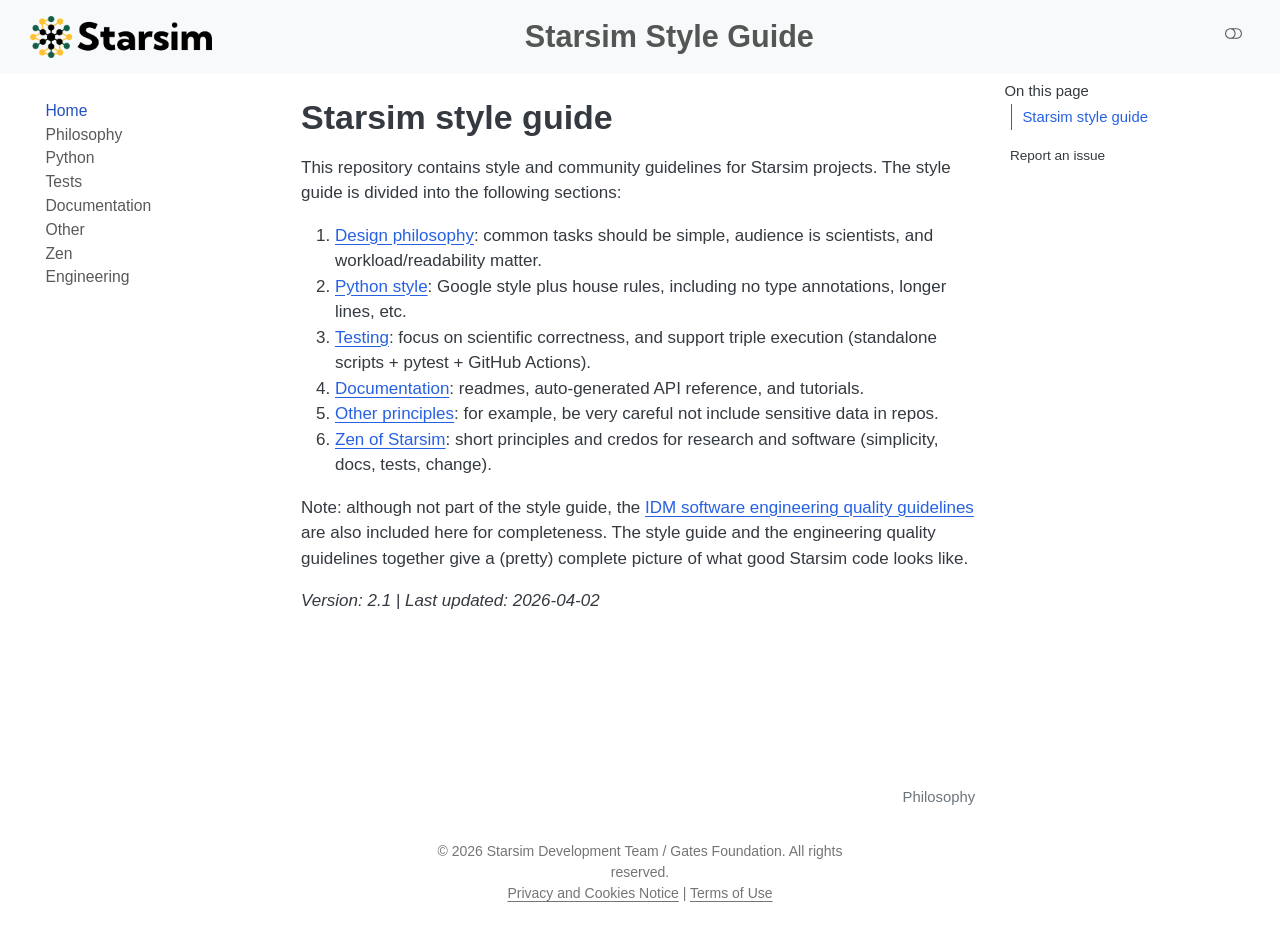
==== index.html @ fa5cd4f1 "Built site for gh-pages" ====
<!DOCTYPE html>
<html xmlns="http://www.w3.org/1999/xhtml" lang="en" xml:lang="en"><head>

<meta charset="utf-8">
<meta name="generator" content="quarto-1.6.42">

<meta name="viewport" content="width=device-width, initial-scale=1.0, user-scalable=yes">


<title>Starsim Style Guide</title>
<style>
code{white-space: pre-wrap;}
span.smallcaps{font-variant: small-caps;}
div.columns{display: flex; gap: min(4vw, 1.5em);}
div.column{flex: auto; overflow-x: auto;}
div.hanging-indent{margin-left: 1.5em; text-indent: -1.5em;}
ul.task-list{list-style: none;}
ul.task-list li input[type="checkbox"] {
  width: 0.8em;
  margin: 0 0.8em 0.2em -1em; /* quarto-specific, see https://github.com/quarto-dev/quarto-cli/issues/4556 */ 
  vertical-align: middle;
}
</style>


<script src="site_libs/quarto-nav/quarto-nav.js"></script>
<script src="site_libs/clipboard/clipboard.min.js"></script>
<script src="site_libs/quarto-search/autocomplete.umd.js"></script>
<script src="site_libs/quarto-search/fuse.min.js"></script>
<script src="site_libs/quarto-search/quarto-search.js"></script>
<meta name="quarto:offset" content="./">
<link href="./1_philosophy.html" rel="next">
<link href=".//assets/favicon.ico" rel="icon">
<script src="site_libs/quarto-html/quarto.js"></script>
<script src="site_libs/quarto-html/popper.min.js"></script>
<script src="site_libs/quarto-html/tippy.umd.min.js"></script>
<script src="site_libs/quarto-html/anchor.min.js"></script>
<link href="site_libs/quarto-html/tippy.css" rel="stylesheet">
<link href="site_libs/quarto-html/quarto-syntax-highlighting-de84f8d6bb715db06a919283c2d1e787.css" rel="stylesheet" class="quarto-color-scheme" id="quarto-text-highlighting-styles">
<link href="site_libs/quarto-html/quarto-syntax-highlighting-dark-9a023c9ade86a60361e96e3e3f11bc54.css" rel="prefetch" class="quarto-color-scheme quarto-color-alternate" id="quarto-text-highlighting-styles">
<script src="site_libs/bootstrap/bootstrap.min.js"></script>
<link href="site_libs/bootstrap/bootstrap-icons.css" rel="stylesheet">
<link href="site_libs/bootstrap/bootstrap-59543038ce2dbea0d2434f74fa4d1829.min.css" rel="stylesheet" append-hash="true" class="quarto-color-scheme" id="quarto-bootstrap" data-mode="light">
<link href="site_libs/bootstrap/bootstrap-dark-7ea877b0c499ea30230d408925a201b3.min.css" rel="prefetch" append-hash="true" class="quarto-color-scheme quarto-color-alternate" id="quarto-bootstrap" data-mode="dark">
<script id="quarto-search-options" type="application/json">{
  "location": "navbar",
  "copy-button": false,
  "collapse-after": 3,
  "panel-placement": "end",
  "type": "overlay",
  "limit": 50,
  "keyboard-shortcut": [
    "f",
    "/",
    "s"
  ],
  "language": {
    "search-no-results-text": "No results",
    "search-matching-documents-text": "matching documents",
    "search-copy-link-title": "Copy link to search",
    "search-hide-matches-text": "Hide additional matches",
    "search-more-match-text": "more match in this document",
    "search-more-matches-text": "more matches in this document",
    "search-clear-button-title": "Clear",
    "search-text-placeholder": "",
    "search-detached-cancel-button-title": "Cancel",
    "search-submit-button-title": "Submit",
    "search-label": "Search"
  }
}</script>


<link rel="stylesheet" href="assets/styles.css">
</head>

<body class="nav-sidebar floating nav-fixed">

<div id="quarto-search-results"></div>
  <header id="quarto-header" class="headroom fixed-top">
    <nav class="navbar navbar-expand-lg " data-bs-theme="dark">
      <div class="navbar-container container-fluid">
      <div class="navbar-brand-container mx-auto">
    <a href="./index.html" class="navbar-brand navbar-brand-logo">
    <img src="./assets/starsim-logo.png" alt="" class="navbar-logo">
    </a>
    <a class="navbar-brand" href="./index.html">
    <span class="navbar-title">Starsim Style Guide</span>
    </a>
  </div>
        <div class="quarto-navbar-tools tools-wide tools-end">
    <a href="https://github.com/starsimhub/styleguide" title="" class="quarto-navigation-tool px-1" aria-label=""><i class="bi bi-github"></i></a>
    <a href="mailto:info@starsim.org" title="" class="quarto-navigation-tool px-1" aria-label=""><i class="bi bi-envelope-at-fill"></i></a>
    <a href="https://starsim.org" title="" class="quarto-navigation-tool px-1" aria-label=""><i class="bi bi-globe"></i></a>
  <a href="" class="quarto-color-scheme-toggle quarto-navigation-tool  px-1" onclick="window.quartoToggleColorScheme(); return false;" title="Toggle dark mode"><i class="bi"></i></a>
</div>
          <div id="quarto-search" class="" title="Search"></div>
      </div> <!-- /container-fluid -->
    </nav>
  <nav class="quarto-secondary-nav">
    <div class="container-fluid d-flex">
      <button type="button" class="quarto-btn-toggle btn" data-bs-toggle="collapse" role="button" data-bs-target=".quarto-sidebar-collapse-item" aria-controls="quarto-sidebar" aria-expanded="false" aria-label="Toggle sidebar navigation" onclick="if (window.quartoToggleHeadroom) { window.quartoToggleHeadroom(); }">
        <i class="bi bi-layout-text-sidebar-reverse"></i>
      </button>
        <nav class="quarto-page-breadcrumbs" aria-label="breadcrumb"><ol class="breadcrumb"><li class="breadcrumb-item"><a href="./index.html">Home</a></li></ol></nav>
        <a class="flex-grow-1" role="navigation" data-bs-toggle="collapse" data-bs-target=".quarto-sidebar-collapse-item" aria-controls="quarto-sidebar" aria-expanded="false" aria-label="Toggle sidebar navigation" onclick="if (window.quartoToggleHeadroom) { window.quartoToggleHeadroom(); }">      
        </a>
    </div>
  </nav>
</header>
<!-- content -->
<div id="quarto-content" class="quarto-container page-columns page-rows-contents page-layout-article page-navbar">
<!-- sidebar -->
  <nav id="quarto-sidebar" class="sidebar collapse collapse-horizontal quarto-sidebar-collapse-item sidebar-navigation floating overflow-auto">
    <div class="sidebar-menu-container"> 
    <ul class="list-unstyled mt-1">
        <li class="sidebar-item">
  <div class="sidebar-item-container"> 
  <a href="./index.html" class="sidebar-item-text sidebar-link active">
 <span class="menu-text">Home</span></a>
  </div>
</li>
        <li class="sidebar-item">
  <div class="sidebar-item-container"> 
  <a href="./1_philosophy.html" class="sidebar-item-text sidebar-link">
 <span class="menu-text">Philosophy</span></a>
  </div>
</li>
        <li class="sidebar-item">
  <div class="sidebar-item-container"> 
  <a href="./2_python.html" class="sidebar-item-text sidebar-link">
 <span class="menu-text">Python</span></a>
  </div>
</li>
        <li class="sidebar-item">
  <div class="sidebar-item-container"> 
  <a href="./3_tests.html" class="sidebar-item-text sidebar-link">
 <span class="menu-text">Tests</span></a>
  </div>
</li>
        <li class="sidebar-item">
  <div class="sidebar-item-container"> 
  <a href="./4_documentation.html" class="sidebar-item-text sidebar-link">
 <span class="menu-text">Documentation</span></a>
  </div>
</li>
        <li class="sidebar-item">
  <div class="sidebar-item-container"> 
  <a href="./5_other.html" class="sidebar-item-text sidebar-link">
 <span class="menu-text">Other</span></a>
  </div>
</li>
        <li class="sidebar-item">
  <div class="sidebar-item-container"> 
  <a href="./6_zen.html" class="sidebar-item-text sidebar-link">
 <span class="menu-text">Zen</span></a>
  </div>
</li>
        <li class="sidebar-item">
  <div class="sidebar-item-container"> 
  <a href="./engineering_quality_guidelines.html" class="sidebar-item-text sidebar-link">
 <span class="menu-text">Engineering</span></a>
  </div>
</li>
    </ul>
    </div>
</nav>
<div id="quarto-sidebar-glass" class="quarto-sidebar-collapse-item" data-bs-toggle="collapse" data-bs-target=".quarto-sidebar-collapse-item"></div>
<!-- margin-sidebar -->
    <div id="quarto-margin-sidebar" class="sidebar margin-sidebar">
        <nav id="TOC" role="doc-toc" class="toc-active">
    <h2 id="toc-title">On this page</h2>
   
  <ul>
  <li><a href="#starsim-style-guide" id="toc-starsim-style-guide" class="nav-link active" data-scroll-target="#starsim-style-guide">Starsim style guide</a></li>
  </ul>
<div class="toc-actions"><ul><li><a href="https://github.com/starsimhub/styleguide/issues/new" class="toc-action"><i class="bi bi-github"></i>Report an issue</a></li></ul></div></nav>
    </div>
<!-- main -->
<main class="content" id="quarto-document-content"><header id="title-block-header" class="quarto-title-block"></header>




<section id="starsim-style-guide" class="level1">
<h1>Starsim style guide</h1>
<p>This repository contains style and community guidelines for Starsim projects. The style guide is divided into the following sections:</p>
<ol type="1">
<li><a href="./1_philosophy.html">Design philosophy</a>: common tasks should be simple, audience is scientists, and workload/readability matter.</li>
<li><a href="./2_python.html">Python style</a>: Google style plus house rules, including no type annotations, longer lines, etc.</li>
<li><a href="./3_tests.html">Testing</a>: focus on scientific correctness, and support triple execution (standalone scripts + pytest + GitHub Actions).</li>
<li><a href="./4_documentation.html">Documentation</a>: readmes, auto-generated API reference, and tutorials.</li>
<li><a href="./5_other.html">Other principles</a>: for example, be very careful not include sensitive data in repos.</li>
<li><a href="./6_zen.html">Zen of Starsim</a>: short principles and credos for research and software (simplicity, docs, tests, change).</li>
</ol>
<p>Note: although not part of the style guide, the <a href="./engineering_quality_guidelines.html">IDM software engineering quality guidelines</a> are also included here for completeness. The style guide and the engineering quality guidelines together give a (pretty) complete picture of what good Starsim code looks like.</p>
<p><em>Version: 2.1 | Last updated: 2026-04-02</em></p>


</section>

</main> <!-- /main -->
<script id="quarto-html-after-body" type="application/javascript">
window.document.addEventListener("DOMContentLoaded", function (event) {
  const toggleBodyColorMode = (bsSheetEl) => {
    const mode = bsSheetEl.getAttribute("data-mode");
    const bodyEl = window.document.querySelector("body");
    if (mode === "dark") {
      bodyEl.classList.add("quarto-dark");
      bodyEl.classList.remove("quarto-light");
    } else {
      bodyEl.classList.add("quarto-light");
      bodyEl.classList.remove("quarto-dark");
    }
  }
  const toggleBodyColorPrimary = () => {
    const bsSheetEl = window.document.querySelector("link#quarto-bootstrap");
    if (bsSheetEl) {
      toggleBodyColorMode(bsSheetEl);
    }
  }
  toggleBodyColorPrimary();  
  const disableStylesheet = (stylesheets) => {
    for (let i=0; i < stylesheets.length; i++) {
      const stylesheet = stylesheets[i];
      stylesheet.rel = 'prefetch';
    }
  }
  const enableStylesheet = (stylesheets) => {
    for (let i=0; i < stylesheets.length; i++) {
      const stylesheet = stylesheets[i];
      stylesheet.rel = 'stylesheet';
    }
  }
  const manageTransitions = (selector, allowTransitions) => {
    const els = window.document.querySelectorAll(selector);
    for (let i=0; i < els.length; i++) {
      const el = els[i];
      if (allowTransitions) {
        el.classList.remove('notransition');
      } else {
        el.classList.add('notransition');
      }
    }
  }
  const toggleGiscusIfUsed = (isAlternate, darkModeDefault) => {
    const baseTheme = document.querySelector('#giscus-base-theme')?.value ?? 'light';
    const alternateTheme = document.querySelector('#giscus-alt-theme')?.value ?? 'dark';
    let newTheme = '';
    if(darkModeDefault) {
      newTheme = isAlternate ? baseTheme : alternateTheme;
    } else {
      newTheme = isAlternate ? alternateTheme : baseTheme;
    }
    const changeGiscusTheme = () => {
      // From: https://github.com/giscus/giscus/issues/336
      const sendMessage = (message) => {
        const iframe = document.querySelector('iframe.giscus-frame');
        if (!iframe) return;
        iframe.contentWindow.postMessage({ giscus: message }, 'https://giscus.app');
      }
      sendMessage({
        setConfig: {
          theme: newTheme
        }
      });
    }
    const isGiscussLoaded = window.document.querySelector('iframe.giscus-frame') !== null;
    if (isGiscussLoaded) {
      changeGiscusTheme();
    }
  }
  const toggleColorMode = (alternate) => {
    // Switch the stylesheets
    const alternateStylesheets = window.document.querySelectorAll('link.quarto-color-scheme.quarto-color-alternate');
    manageTransitions('#quarto-margin-sidebar .nav-link', false);
    if (alternate) {
      enableStylesheet(alternateStylesheets);
      for (const sheetNode of alternateStylesheets) {
        if (sheetNode.id === "quarto-bootstrap") {
          toggleBodyColorMode(sheetNode);
        }
      }
    } else {
      disableStylesheet(alternateStylesheets);
      toggleBodyColorPrimary();
    }
    manageTransitions('#quarto-margin-sidebar .nav-link', true);
    // Switch the toggles
    const toggles = window.document.querySelectorAll('.quarto-color-scheme-toggle');
    for (let i=0; i < toggles.length; i++) {
      const toggle = toggles[i];
      if (toggle) {
        if (alternate) {
          toggle.classList.add("alternate");     
        } else {
          toggle.classList.remove("alternate");
        }
      }
    }
    // Hack to workaround the fact that safari doesn't
    // properly recolor the scrollbar when toggling (#1455)
    if (navigator.userAgent.indexOf('Safari') > 0 && navigator.userAgent.indexOf('Chrome') == -1) {
      manageTransitions("body", false);
      window.scrollTo(0, 1);
      setTimeout(() => {
        window.scrollTo(0, 0);
        manageTransitions("body", true);
      }, 40);  
    }
  }
  const isFileUrl = () => { 
    return window.location.protocol === 'file:';
  }
  const hasAlternateSentinel = () => {  
    let styleSentinel = getColorSchemeSentinel();
    if (styleSentinel !== null) {
      return styleSentinel === "alternate";
    } else {
      return false;
    }
  }
  const setStyleSentinel = (alternate) => {
    const value = alternate ? "alternate" : "default";
    if (!isFileUrl()) {
      window.localStorage.setItem("quarto-color-scheme", value);
    } else {
      localAlternateSentinel = value;
    }
  }
  const getColorSchemeSentinel = () => {
    if (!isFileUrl()) {
      const storageValue = window.localStorage.getItem("quarto-color-scheme");
      return storageValue != null ? storageValue : localAlternateSentinel;
    } else {
      return localAlternateSentinel;
    }
  }
  const darkModeDefault = false;
  let localAlternateSentinel = darkModeDefault ? 'alternate' : 'default';
  // Dark / light mode switch
  window.quartoToggleColorScheme = () => {
    // Read the current dark / light value 
    let toAlternate = !hasAlternateSentinel();
    toggleColorMode(toAlternate);
    setStyleSentinel(toAlternate);
    toggleGiscusIfUsed(toAlternate, darkModeDefault);
  };
  // Ensure there is a toggle, if there isn't float one in the top right
  if (window.document.querySelector('.quarto-color-scheme-toggle') === null) {
    const a = window.document.createElement('a');
    a.classList.add('top-right');
    a.classList.add('quarto-color-scheme-toggle');
    a.href = "";
    a.onclick = function() { try { window.quartoToggleColorScheme(); } catch {} return false; };
    const i = window.document.createElement("i");
    i.classList.add('bi');
    a.appendChild(i);
    window.document.body.appendChild(a);
  }
  // Switch to dark mode if need be
  if (hasAlternateSentinel()) {
    toggleColorMode(true);
  } else {
    toggleColorMode(false);
  }
  const icon = "";
  const anchorJS = new window.AnchorJS();
  anchorJS.options = {
    placement: 'right',
    icon: icon
  };
  anchorJS.add('.anchored');
  const isCodeAnnotation = (el) => {
    for (const clz of el.classList) {
      if (clz.startsWith('code-annotation-')) {                     
        return true;
      }
    }
    return false;
  }
  const onCopySuccess = function(e) {
    // button target
    const button = e.trigger;
    // don't keep focus
    button.blur();
    // flash "checked"
    button.classList.add('code-copy-button-checked');
    var currentTitle = button.getAttribute("title");
    button.setAttribute("title", "Copied!");
    let tooltip;
    if (window.bootstrap) {
      button.setAttribute("data-bs-toggle", "tooltip");
      button.setAttribute("data-bs-placement", "left");
      button.setAttribute("data-bs-title", "Copied!");
      tooltip = new bootstrap.Tooltip(button, 
        { trigger: "manual", 
          customClass: "code-copy-button-tooltip",
          offset: [0, -8]});
      tooltip.show();    
    }
    setTimeout(function() {
      if (tooltip) {
        tooltip.hide();
        button.removeAttribute("data-bs-title");
        button.removeAttribute("data-bs-toggle");
        button.removeAttribute("data-bs-placement");
      }
      button.setAttribute("title", currentTitle);
      button.classList.remove('code-copy-button-checked');
    }, 1000);
    // clear code selection
    e.clearSelection();
  }
  const getTextToCopy = function(trigger) {
      const codeEl = trigger.previousElementSibling.cloneNode(true);
      for (const childEl of codeEl.children) {
        if (isCodeAnnotation(childEl)) {
          childEl.remove();
        }
      }
      return codeEl.innerText;
  }
  const clipboard = new window.ClipboardJS('.code-copy-button:not([data-in-quarto-modal])', {
    text: getTextToCopy
  });
  clipboard.on('success', onCopySuccess);
  if (window.document.getElementById('quarto-embedded-source-code-modal')) {
    const clipboardModal = new window.ClipboardJS('.code-copy-button[data-in-quarto-modal]', {
      text: getTextToCopy,
      container: window.document.getElementById('quarto-embedded-source-code-modal')
    });
    clipboardModal.on('success', onCopySuccess);
  }
    var localhostRegex = new RegExp(/^(?:http|https):\/\/localhost\:?[0-9]*\//);
    var mailtoRegex = new RegExp(/^mailto:/);
      var filterRegex = new RegExp('/' + window.location.host + '/');
    var isInternal = (href) => {
        return filterRegex.test(href) || localhostRegex.test(href) || mailtoRegex.test(href);
    }
    // Inspect non-navigation links and adorn them if external
 	var links = window.document.querySelectorAll('a[href]:not(.nav-link):not(.navbar-brand):not(.toc-action):not(.sidebar-link):not(.sidebar-item-toggle):not(.pagination-link):not(.no-external):not([aria-hidden]):not(.dropdown-item):not(.quarto-navigation-tool):not(.about-link)');
    for (var i=0; i<links.length; i++) {
      const link = links[i];
      if (!isInternal(link.href)) {
        // undo the damage that might have been done by quarto-nav.js in the case of
        // links that we want to consider external
        if (link.dataset.originalHref !== undefined) {
          link.href = link.dataset.originalHref;
        }
      }
    }
  function tippyHover(el, contentFn, onTriggerFn, onUntriggerFn) {
    const config = {
      allowHTML: true,
      maxWidth: 500,
      delay: 100,
      arrow: false,
      appendTo: function(el) {
          return el.parentElement;
      },
      interactive: true,
      interactiveBorder: 10,
      theme: 'quarto',
      placement: 'bottom-start',
    };
    if (contentFn) {
      config.content = contentFn;
    }
    if (onTriggerFn) {
      config.onTrigger = onTriggerFn;
    }
    if (onUntriggerFn) {
      config.onUntrigger = onUntriggerFn;
    }
    window.tippy(el, config); 
  }
  const noterefs = window.document.querySelectorAll('a[role="doc-noteref"]');
  for (var i=0; i<noterefs.length; i++) {
    const ref = noterefs[i];
    tippyHover(ref, function() {
      // use id or data attribute instead here
      let href = ref.getAttribute('data-footnote-href') || ref.getAttribute('href');
      try { href = new URL(href).hash; } catch {}
      const id = href.replace(/^#\/?/, "");
      const note = window.document.getElementById(id);
      if (note) {
        return note.innerHTML;
      } else {
        return "";
      }
    });
  }
  const xrefs = window.document.querySelectorAll('a.quarto-xref');
  const processXRef = (id, note) => {
    // Strip column container classes
    const stripColumnClz = (el) => {
      el.classList.remove("page-full", "page-columns");
      if (el.children) {
        for (const child of el.children) {
          stripColumnClz(child);
        }
      }
    }
    stripColumnClz(note)
    if (id === null || id.startsWith('sec-')) {
      // Special case sections, only their first couple elements
      const container = document.createElement("div");
      if (note.children && note.children.length > 2) {
        container.appendChild(note.children[0].cloneNode(true));
        for (let i = 1; i < note.children.length; i++) {
          const child = note.children[i];
          if (child.tagName === "P" && child.innerText === "") {
            continue;
          } else {
            container.appendChild(child.cloneNode(true));
            break;
          }
        }
        if (window.Quarto?.typesetMath) {
          window.Quarto.typesetMath(container);
        }
        return container.innerHTML
      } else {
        if (window.Quarto?.typesetMath) {
          window.Quarto.typesetMath(note);
        }
        return note.innerHTML;
      }
    } else {
      // Remove any anchor links if they are present
      const anchorLink = note.querySelector('a.anchorjs-link');
      if (anchorLink) {
        anchorLink.remove();
      }
      if (window.Quarto?.typesetMath) {
        window.Quarto.typesetMath(note);
      }
      if (note.classList.contains("callout")) {
        return note.outerHTML;
      } else {
        return note.innerHTML;
      }
    }
  }
  for (var i=0; i<xrefs.length; i++) {
    const xref = xrefs[i];
    tippyHover(xref, undefined, function(instance) {
      instance.disable();
      let url = xref.getAttribute('href');
      let hash = undefined; 
      if (url.startsWith('#')) {
        hash = url;
      } else {
        try { hash = new URL(url).hash; } catch {}
      }
      if (hash) {
        const id = hash.replace(/^#\/?/, "");
        const note = window.document.getElementById(id);
        if (note !== null) {
          try {
            const html = processXRef(id, note.cloneNode(true));
            instance.setContent(html);
          } finally {
            instance.enable();
            instance.show();
          }
        } else {
          // See if we can fetch this
          fetch(url.split('#')[0])
          .then(res => res.text())
          .then(html => {
            const parser = new DOMParser();
            const htmlDoc = parser.parseFromString(html, "text/html");
            const note = htmlDoc.getElementById(id);
            if (note !== null) {
              const html = processXRef(id, note);
              instance.setContent(html);
            } 
          }).finally(() => {
            instance.enable();
            instance.show();
          });
        }
      } else {
        // See if we can fetch a full url (with no hash to target)
        // This is a special case and we should probably do some content thinning / targeting
        fetch(url)
        .then(res => res.text())
        .then(html => {
          const parser = new DOMParser();
          const htmlDoc = parser.parseFromString(html, "text/html");
          const note = htmlDoc.querySelector('main.content');
          if (note !== null) {
            // This should only happen for chapter cross references
            // (since there is no id in the URL)
            // remove the first header
            if (note.children.length > 0 && note.children[0].tagName === "HEADER") {
              note.children[0].remove();
            }
            const html = processXRef(null, note);
            instance.setContent(html);
          } 
        }).finally(() => {
          instance.enable();
          instance.show();
        });
      }
    }, function(instance) {
    });
  }
      let selectedAnnoteEl;
      const selectorForAnnotation = ( cell, annotation) => {
        let cellAttr = 'data-code-cell="' + cell + '"';
        let lineAttr = 'data-code-annotation="' +  annotation + '"';
        const selector = 'span[' + cellAttr + '][' + lineAttr + ']';
        return selector;
      }
      const selectCodeLines = (annoteEl) => {
        const doc = window.document;
        const targetCell = annoteEl.getAttribute("data-target-cell");
        const targetAnnotation = annoteEl.getAttribute("data-target-annotation");
        const annoteSpan = window.document.querySelector(selectorForAnnotation(targetCell, targetAnnotation));
        const lines = annoteSpan.getAttribute("data-code-lines").split(",");
        const lineIds = lines.map((line) => {
          return targetCell + "-" + line;
        })
        let top = null;
        let height = null;
        let parent = null;
        if (lineIds.length > 0) {
            //compute the position of the single el (top and bottom and make a div)
            const el = window.document.getElementById(lineIds[0]);
            top = el.offsetTop;
            height = el.offsetHeight;
            parent = el.parentElement.parentElement;
          if (lineIds.length > 1) {
            const lastEl = window.document.getElementById(lineIds[lineIds.length - 1]);
            const bottom = lastEl.offsetTop + lastEl.offsetHeight;
            height = bottom - top;
          }
          if (top !== null && height !== null && parent !== null) {
            // cook up a div (if necessary) and position it 
            let div = window.document.getElementById("code-annotation-line-highlight");
            if (div === null) {
              div = window.document.createElement("div");
              div.setAttribute("id", "code-annotation-line-highlight");
              div.style.position = 'absolute';
              parent.appendChild(div);
            }
            div.style.top = top - 2 + "px";
            div.style.height = height + 4 + "px";
            div.style.left = 0;
            let gutterDiv = window.document.getElementById("code-annotation-line-highlight-gutter");
            if (gutterDiv === null) {
              gutterDiv = window.document.createElement("div");
              gutterDiv.setAttribute("id", "code-annotation-line-highlight-gutter");
              gutterDiv.style.position = 'absolute';
              const codeCell = window.document.getElementById(targetCell);
              const gutter = codeCell.querySelector('.code-annotation-gutter');
              gutter.appendChild(gutterDiv);
            }
            gutterDiv.style.top = top - 2 + "px";
            gutterDiv.style.height = height + 4 + "px";
          }
          selectedAnnoteEl = annoteEl;
        }
      };
      const unselectCodeLines = () => {
        const elementsIds = ["code-annotation-line-highlight", "code-annotation-line-highlight-gutter"];
        elementsIds.forEach((elId) => {
          const div = window.document.getElementById(elId);
          if (div) {
            div.remove();
          }
        });
        selectedAnnoteEl = undefined;
      };
        // Handle positioning of the toggle
    window.addEventListener(
      "resize",
      throttle(() => {
        elRect = undefined;
        if (selectedAnnoteEl) {
          selectCodeLines(selectedAnnoteEl);
        }
      }, 10)
    );
    function throttle(fn, ms) {
    let throttle = false;
    let timer;
      return (...args) => {
        if(!throttle) { // first call gets through
            fn.apply(this, args);
            throttle = true;
        } else { // all the others get throttled
            if(timer) clearTimeout(timer); // cancel #2
            timer = setTimeout(() => {
              fn.apply(this, args);
              timer = throttle = false;
            }, ms);
        }
      };
    }
      // Attach click handler to the DT
      const annoteDls = window.document.querySelectorAll('dt[data-target-cell]');
      for (const annoteDlNode of annoteDls) {
        annoteDlNode.addEventListener('click', (event) => {
          const clickedEl = event.target;
          if (clickedEl !== selectedAnnoteEl) {
            unselectCodeLines();
            const activeEl = window.document.querySelector('dt[data-target-cell].code-annotation-active');
            if (activeEl) {
              activeEl.classList.remove('code-annotation-active');
            }
            selectCodeLines(clickedEl);
            clickedEl.classList.add('code-annotation-active');
          } else {
            // Unselect the line
            unselectCodeLines();
            clickedEl.classList.remove('code-annotation-active');
          }
        });
      }
  const findCites = (el) => {
    const parentEl = el.parentElement;
    if (parentEl) {
      const cites = parentEl.dataset.cites;
      if (cites) {
        return {
          el,
          cites: cites.split(' ')
        };
      } else {
        return findCites(el.parentElement)
      }
    } else {
      return undefined;
    }
  };
  var bibliorefs = window.document.querySelectorAll('a[role="doc-biblioref"]');
  for (var i=0; i<bibliorefs.length; i++) {
    const ref = bibliorefs[i];
    const citeInfo = findCites(ref);
    if (citeInfo) {
      tippyHover(citeInfo.el, function() {
        var popup = window.document.createElement('div');
        citeInfo.cites.forEach(function(cite) {
          var citeDiv = window.document.createElement('div');
          citeDiv.classList.add('hanging-indent');
          citeDiv.classList.add('csl-entry');
          var biblioDiv = window.document.getElementById('ref-' + cite);
          if (biblioDiv) {
            citeDiv.innerHTML = biblioDiv.innerHTML;
          }
          popup.appendChild(citeDiv);
        });
        return popup.innerHTML;
      });
    }
  }
});
</script>
<nav class="page-navigation">
  <div class="nav-page nav-page-previous">
  </div>
  <div class="nav-page nav-page-next">
      <a href="./1_philosophy.html" class="pagination-link" aria-label="Philosophy">
        <span class="nav-page-text">Philosophy</span> <i class="bi bi-arrow-right-short"></i>
      </a>
  </div>
</nav>
</div> <!-- /content -->
<footer class="footer">
  <div class="nav-footer">
    <div class="nav-footer-left">
      &nbsp;
    </div>   
    <div class="nav-footer-center">
<p>© 2026 Starsim Development Team / Gates Foundation. All rights reserved.<br><a href="https://www.gatesfoundation.org/Privacy-and-Cookies-Notice">Privacy and Cookies Notice</a> | <a href="https://www.gatesfoundation.org/Terms-of-Use">Terms of Use</a></p>
<div class="toc-actions d-sm-block d-md-none"><ul><li><a href="https://github.com/starsimhub/styleguide/issues/new" class="toc-action"><i class="bi bi-github"></i>Report an issue</a></li></ul></div></div>
    <div class="nav-footer-right">
      <ul class="footer-items list-unstyled">
    <li class="nav-item compact">
    <a class="nav-link" href="https://github.com/starsimhub/styleguide">
      <i class="bi bi-github" role="img" aria-label="GitHub">
</i> 
    </a>
  </li>  
    <li class="nav-item compact">
    <a class="nav-link" href="mailto:info@starsim.org">
      <i class="bi bi-envelope-at-fill" role="img">
</i> 
    </a>
  </li>  
    <li class="nav-item compact">
    <a class="nav-link" href="https://starsim.org/">
      <i class="bi bi-globe" role="img">
</i> 
    </a>
  </li>  
</ul>
    </div>
  </div>
</footer>




</body></html>
---- site_libs/quarto-html/tippy.css ----
.tippy-box[data-animation=fade][data-state=hidden]{opacity:0}[data-tippy-root]{max-width:calc(100vw - 10px)}.tippy-box{position:relative;background-color:#333;color:#fff;border-radius:4px;font-size:14px;line-height:1.4;white-space:normal;outline:0;transition-property:transform,visibility,opacity}.tippy-box[data-placement^=top]>.tippy-arrow{bottom:0}.tippy-box[data-placement^=top]>.tippy-arrow:before{bottom:-7px;left:0;border-width:8px 8px 0;border-top-color:initial;transform-origin:center top}.tippy-box[data-placement^=bottom]>.tippy-arrow{top:0}.tippy-box[data-placement^=bottom]>.tippy-arrow:before{top:-7px;left:0;border-width:0 8px 8px;border-bottom-color:initial;transform-origin:center bottom}.tippy-box[data-placement^=left]>.tippy-arrow{right:0}.tippy-box[data-placement^=left]>.tippy-arrow:before{border-width:8px 0 8px 8px;border-left-color:initial;right:-7px;transform-origin:center left}.tippy-box[data-placement^=right]>.tippy-arrow{left:0}.tippy-box[data-placement^=right]>.tippy-arrow:before{left:-7px;border-width:8px 8px 8px 0;border-right-color:initial;transform-origin:center right}.tippy-box[data-inertia][data-state=visible]{transition-timing-function:cubic-bezier(.54,1.5,.38,1.11)}.tippy-arrow{width:16px;height:16px;color:#333}.tippy-arrow:before{content:"";position:absolute;border-color:transparent;border-style:solid}.tippy-content{position:relative;padding:5px 9px;z-index:1}
---- site_libs/quarto-html/quarto-syntax-highlighting-de84f8d6bb715db06a919283c2d1e787.css ----
/* quarto syntax highlight colors */
:root {
  --quarto-hl-al-color: #ff5555;
  --quarto-hl-an-color: #6a737d;
  --quarto-hl-at-color: #d73a49;
  --quarto-hl-bn-color: #005cc5;
  --quarto-hl-bu-color: #d73a49;
  --quarto-hl-ch-color: #032f62;
  --quarto-hl-co-color: #6a737d;
  --quarto-hl-cv-color: #6a737d;
  --quarto-hl-cn-color: #005cc5;
  --quarto-hl-cf-color: #d73a49;
  --quarto-hl-dt-color: #d73a49;
  --quarto-hl-dv-color: #005cc5;
  --quarto-hl-do-color: #6a737d;
  --quarto-hl-er-color: #ff5555;
  --quarto-hl-ex-color: #d73a49;
  --quarto-hl-fl-color: #005cc5;
  --quarto-hl-fu-color: #6f42c1;
  --quarto-hl-im-color: #032f62;
  --quarto-hl-in-color: #6a737d;
  --quarto-hl-kw-color: #d73a49;
  --quarto-hl-op-color: #24292e;
  --quarto-hl-pp-color: #d73a49;
  --quarto-hl-re-color: #6a737d;
  --quarto-hl-sc-color: #005cc5;
  --quarto-hl-ss-color: #032f62;
  --quarto-hl-st-color: #032f62;
  --quarto-hl-va-color: #e36209;
  --quarto-hl-vs-color: #032f62;
  --quarto-hl-wa-color: #ff5555;
}

/* other quarto variables */
:root {
  --quarto-font-monospace: SFMono-Regular, Menlo, Monaco, Consolas, "Liberation Mono", "Courier New", monospace;
}

code span.al {
  font-weight: bold;
  color: #ff5555;
}

code span.an {
  color: #6a737d;
}

code span.at {
  color: #d73a49;
}

code span.bn {
  color: #005cc5;
}

code span.bu {
  color: #d73a49;
}

code span.ch {
  color: #032f62;
}

code span.co {
  color: #6a737d;
}

code span.cv {
  color: #6a737d;
}

code span.cn {
  color: #005cc5;
}

code span.cf {
  color: #d73a49;
}

code span.dt {
  color: #d73a49;
}

code span.dv {
  color: #005cc5;
}

code span.do {
  color: #6a737d;
}

code span.er {
  color: #ff5555;
  text-decoration: underline;
}

code span.ex {
  font-weight: bold;
  color: #d73a49;
}

code span.fl {
  color: #005cc5;
}

code span.fu {
  color: #6f42c1;
}

code span.im {
  color: #032f62;
}

code span.in {
  color: #6a737d;
}

code span.kw {
  color: #d73a49;
}

pre > code.sourceCode > span {
  color: #24292e;
}

code span {
  color: #24292e;
}

code.sourceCode > span {
  color: #24292e;
}

div.sourceCode,
div.sourceCode pre.sourceCode {
  color: #24292e;
}

code span.op {
  color: #24292e;
}

code span.pp {
  color: #d73a49;
}

code span.re {
  color: #6a737d;
}

code span.sc {
  color: #005cc5;
}

code span.ss {
  color: #032f62;
}

code span.st {
  color: #032f62;
}

code span.va {
  color: #e36209;
}

code span.vs {
  color: #032f62;
}

code span.wa {
  color: #ff5555;
}

.prevent-inlining {
  content: "</";
}

/*# sourceMappingURL=5958b9b1823138480980a6d9d826fad2.css.map */
---- site_libs/quarto-html/quarto-syntax-highlighting-dark-9a023c9ade86a60361e96e3e3f11bc54.css ----
/* quarto syntax highlight colors */
:root {
  --quarto-hl-al-color: #ff5555;
  --quarto-hl-an-color: #6a737d;
  --quarto-hl-at-color: #f97583;
  --quarto-hl-bn-color: #79b8ff;
  --quarto-hl-bu-color: #f97583;
  --quarto-hl-ch-color: #9ecbff;
  --quarto-hl-co-color: #6a737d;
  --quarto-hl-cv-color: #6a737d;
  --quarto-hl-cn-color: #79b8ff;
  --quarto-hl-cf-color: #f97583;
  --quarto-hl-dt-color: #f97583;
  --quarto-hl-dv-color: #79b8ff;
  --quarto-hl-do-color: #6a737d;
  --quarto-hl-er-color: #ff5555;
  --quarto-hl-ex-color: #f97583;
  --quarto-hl-fl-color: #79b8ff;
  --quarto-hl-fu-color: #b392f0;
  --quarto-hl-im-color: #9ecbff;
  --quarto-hl-in-color: #6a737d;
  --quarto-hl-kw-color: #f97583;
  --quarto-hl-op-color: #e1e4e8;
  --quarto-hl-pp-color: #f97583;
  --quarto-hl-re-color: #6a737d;
  --quarto-hl-sc-color: #79b8ff;
  --quarto-hl-ss-color: #9ecbff;
  --quarto-hl-st-color: #9ecbff;
  --quarto-hl-va-color: #ffab70;
  --quarto-hl-vs-color: #9ecbff;
  --quarto-hl-wa-color: #ff5555;
}

/* other quarto variables */
:root {
  --quarto-font-monospace: SFMono-Regular, Menlo, Monaco, Consolas, "Liberation Mono", "Courier New", monospace;
}

code span.al {
  font-weight: bold;
  color: #ff5555;
}

code span.an {
  color: #6a737d;
}

code span.at {
  color: #f97583;
}

code span.bn {
  color: #79b8ff;
}

code span.bu {
  color: #f97583;
}

code span.ch {
  color: #9ecbff;
}

code span.co {
  color: #6a737d;
}

code span.cv {
  color: #6a737d;
}

code span.cn {
  color: #79b8ff;
}

code span.cf {
  color: #f97583;
}

code span.dt {
  color: #f97583;
}

code span.dv {
  color: #79b8ff;
}

code span.do {
  color: #6a737d;
}

code span.er {
  color: #ff5555;
  text-decoration: underline;
}

code span.ex {
  font-weight: bold;
  color: #f97583;
}

code span.fl {
  color: #79b8ff;
}

code span.fu {
  color: #b392f0;
}

code span.im {
  color: #9ecbff;
}

code span.in {
  color: #6a737d;
}

code span.kw {
  color: #f97583;
}

pre > code.sourceCode > span {
  color: #e1e4e8;
}

code span {
  color: #e1e4e8;
}

code.sourceCode > span {
  color: #e1e4e8;
}

div.sourceCode,
div.sourceCode pre.sourceCode {
  color: #e1e4e8;
}

code span.op {
  color: #e1e4e8;
}

code span.pp {
  color: #f97583;
}

code span.re {
  color: #6a737d;
}

code span.sc {
  color: #79b8ff;
}

code span.ss {
  color: #9ecbff;
}

code span.st {
  color: #9ecbff;
}

code span.va {
  color: #ffab70;
}

code span.vs {
  color: #9ecbff;
}

code span.wa {
  color: #ff5555;
}

.prevent-inlining {
  content: "</";
}

/*# sourceMappingURL=8de98c2b9c397292a29b2bce9eb39a87.css.map */
---- assets/styles.css ----
/* Global font settings */
body, p {
  font-family: "Raleway", "Montserrat", "Lato", "Open Sans", sans-serif;
  font-size: 1.0em;
}

/* Prevent excessive spacing in terminal output -- need a better solution for when ansi codes are present */
pre {
  line-height: 1.2;
}

/* Do not insert a space between a paragraph and a list */
p:has(+ ul) {
  margin-bottom: 0.0em;
}

/* Quarto-specific */
.navbar-logo {
    height: 2em !important;
    max-height: none !important;
    min-height: 40px !important;
}

.navbar-nav {
  display: flex;
  justify-content: center;
  width: 100%;
}

.navbar-brand-container {
  flex: 1;
}

.navbar-brand-container .navbar-brand:not(.navbar-brand-logo) {
  flex: 1;
  text-align: center;
}

.navbar-title {
  font-size: 1.8rem;
  font-weight: 600;
}

#quarto-document-content {
  margin-top: 0;
  padding-top: 0 !important;
}
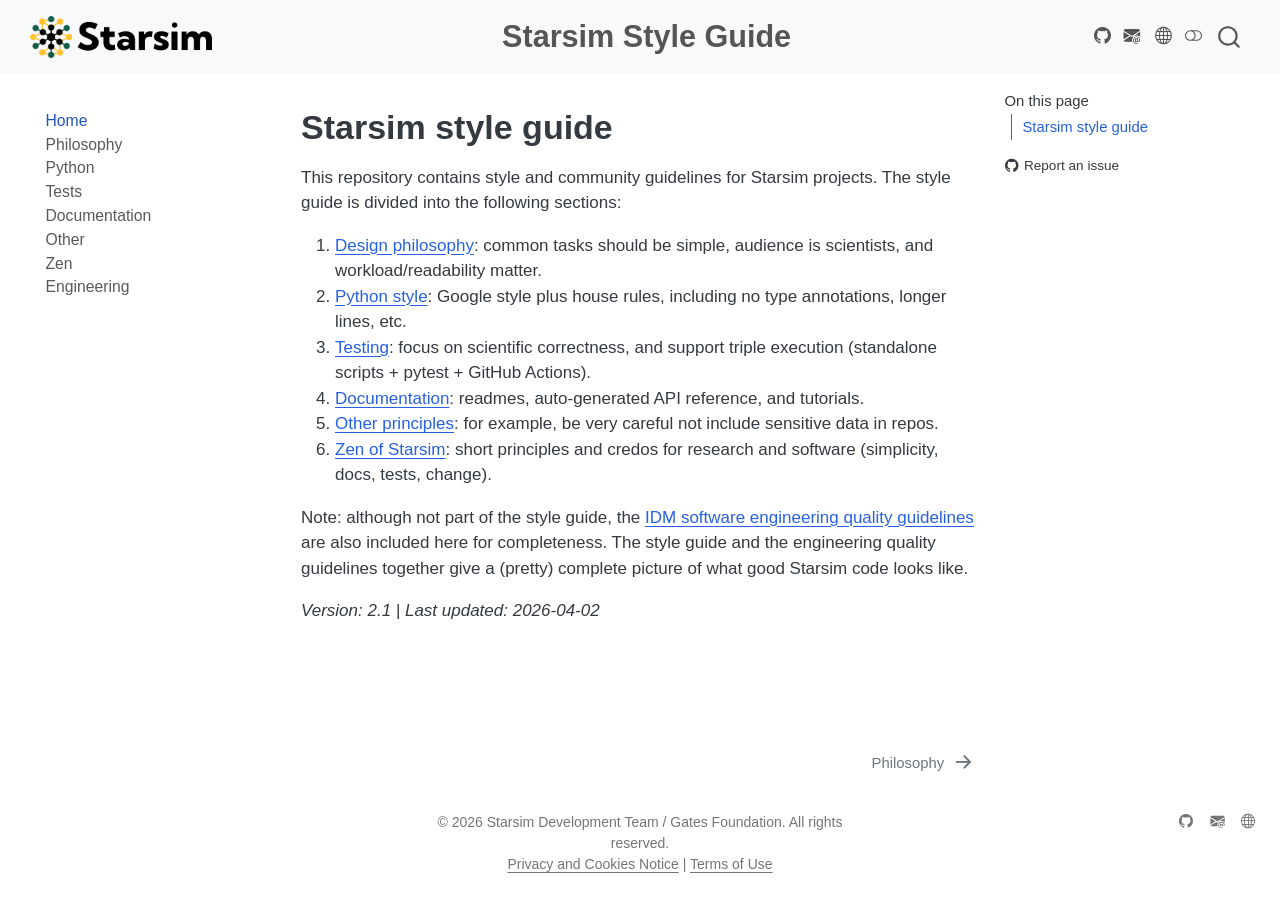
==== commit d44a7be6: "Built site for gh-pages" ====
--- a/index.html
+++ b/index.html
@@ -2,17 +2,23 @@
 <html xmlns="http://www.w3.org/1999/xhtml" lang="en" xml:lang="en"><head>
 
 <meta charset="utf-8">
-<meta name="generator" content="quarto-1.6.42">
+<meta name="generator" content="quarto-1.10.19">
 
 <meta name="viewport" content="width=device-width, initial-scale=1.0, user-scalable=yes">
 
 
 <title>Starsim Style Guide</title>
 <style>
-code{white-space: pre-wrap;}
+/* Default styles provided by pandoc.
+** See https://pandoc.org/MANUAL.html#variables-for-html for config info.
+*/
 span.smallcaps{font-variant: small-caps;}
-div.columns{display: flex; gap: min(4vw, 1.5em);}
-div.column{flex: auto; overflow-x: auto;}
+div.columns{display: flex; gap: 1.5em;}
+div.column{flex: auto;}
+@media screen {
+div.columns{gap: min(4vw, 1.5em);}
+div.column{overflow-x: auto;}
+}
 div.hanging-indent{margin-left: 1.5em; text-indent: -1.5em;}
 ul.task-list{list-style: none;}
 ul.task-list li input[type="checkbox"] {
@@ -31,17 +37,20 @@
 <meta name="quarto:offset" content="./">
 <link href="./1_philosophy.html" rel="next">
 <link href=".//assets/favicon.ico" rel="icon">
-<script src="site_libs/quarto-html/quarto.js"></script>
+<script src="site_libs/quarto-html/quarto.js" type="module"></script>
+<script src="site_libs/quarto-html/tabsets/tabsets.js" type="module"></script>
 <script src="site_libs/quarto-html/popper.min.js"></script>
 <script src="site_libs/quarto-html/tippy.umd.min.js"></script>
 <script src="site_libs/quarto-html/anchor.min.js"></script>
 <link href="site_libs/quarto-html/tippy.css" rel="stylesheet">
-<link href="site_libs/quarto-html/quarto-syntax-highlighting-de84f8d6bb715db06a919283c2d1e787.css" rel="stylesheet" class="quarto-color-scheme" id="quarto-text-highlighting-styles">
-<link href="site_libs/quarto-html/quarto-syntax-highlighting-dark-9a023c9ade86a60361e96e3e3f11bc54.css" rel="prefetch" class="quarto-color-scheme quarto-color-alternate" id="quarto-text-highlighting-styles">
+<link href="site_libs/quarto-html/quarto-syntax-highlighting-5c1318cf63eba56dbef7ba16bc7d56f5.css" rel="stylesheet" class="quarto-color-scheme" id="quarto-text-highlighting-styles">
+<link href="site_libs/quarto-html/quarto-syntax-highlighting-dark-6453f418aeef366c23116eb9cb0b6816.css" rel="stylesheet" class="quarto-color-scheme quarto-color-alternate" id="quarto-text-highlighting-styles">
+<link href="site_libs/quarto-html/quarto-syntax-highlighting-5c1318cf63eba56dbef7ba16bc7d56f5.css" rel="stylesheet" class="quarto-color-scheme-extra" id="quarto-text-highlighting-styles">
 <script src="site_libs/bootstrap/bootstrap.min.js"></script>
 <link href="site_libs/bootstrap/bootstrap-icons.css" rel="stylesheet">
-<link href="site_libs/bootstrap/bootstrap-59543038ce2dbea0d2434f74fa4d1829.min.css" rel="stylesheet" append-hash="true" class="quarto-color-scheme" id="quarto-bootstrap" data-mode="light">
-<link href="site_libs/bootstrap/bootstrap-dark-7ea877b0c499ea30230d408925a201b3.min.css" rel="prefetch" append-hash="true" class="quarto-color-scheme quarto-color-alternate" id="quarto-bootstrap" data-mode="dark">
+<link href="site_libs/bootstrap/bootstrap-f147ff0edcba14fc1363cea39731a244.min.css" rel="stylesheet" append-hash="true" class="quarto-color-scheme" id="quarto-bootstrap" data-mode="light">
+<link href="site_libs/bootstrap/bootstrap-dark-9d73b2f327211b430cd3ecc299e40db5.min.css" rel="stylesheet" append-hash="true" class="quarto-color-scheme quarto-color-alternate" id="quarto-bootstrap" data-mode="dark">
+<link href="site_libs/bootstrap/bootstrap-f147ff0edcba14fc1363cea39731a244.min.css" rel="stylesheet" append-hash="true" class="quarto-color-scheme-extra" id="quarto-bootstrap" data-mode="light">
 <script id="quarto-search-options" type="application/json">{
   "location": "navbar",
   "copy-button": false,
@@ -73,7 +82,169 @@
 <link rel="stylesheet" href="assets/styles.css">
 </head>
 
-<body class="nav-sidebar floating nav-fixed">
+<body class="nav-sidebar floating nav-fixed quarto-light"><script id="quarto-html-before-body" type="application/javascript">
+    const toggleBodyColorMode = (bsSheetEl) => {
+      const mode = bsSheetEl.getAttribute("data-mode");
+      const bodyEl = window.document.querySelector("body");
+      if (mode === "dark") {
+        bodyEl.classList.add("quarto-dark");
+        bodyEl.classList.remove("quarto-light");
+      } else {
+        bodyEl.classList.add("quarto-light");
+        bodyEl.classList.remove("quarto-dark");
+      }
+    }
+    const toggleBodyColorPrimary = () => {
+      const bsSheetEl = window.document.querySelector("link#quarto-bootstrap:not([rel=disabled-stylesheet])");
+      if (bsSheetEl) {
+        toggleBodyColorMode(bsSheetEl);
+      }
+    }
+    const setColorSchemeToggle = (alternate) => {
+      const toggles = window.document.querySelectorAll('.quarto-color-scheme-toggle');
+      for (let i=0; i < toggles.length; i++) {
+        const toggle = toggles[i];
+        if (toggle) {
+          if (alternate) {
+            toggle.classList.add("alternate");
+          } else {
+            toggle.classList.remove("alternate");
+          }
+        }
+      }
+    };
+    const toggleColorMode = (alternate) => {
+      // Switch the stylesheets
+      const primaryStylesheets = window.document.querySelectorAll('link.quarto-color-scheme:not(.quarto-color-alternate)');
+      const alternateStylesheets = window.document.querySelectorAll('link.quarto-color-scheme.quarto-color-alternate');
+      manageTransitions('#quarto-margin-sidebar .nav-link', false);
+      if (alternate) {
+        // note: dark is layered on light, we don't disable primary!
+        enableStylesheet(alternateStylesheets);
+        for (const sheetNode of alternateStylesheets) {
+          if (sheetNode.id === "quarto-bootstrap") {
+            toggleBodyColorMode(sheetNode);
+          }
+        }
+      } else {
+        disableStylesheet(alternateStylesheets);
+        enableStylesheet(primaryStylesheets)
+        toggleBodyColorPrimary();
+      }
+      manageTransitions('#quarto-margin-sidebar .nav-link', true);
+      // Switch the toggles
+      setColorSchemeToggle(alternate)
+      // Hack to workaround the fact that safari doesn't
+      // properly recolor the scrollbar when toggling (#1455)
+      if (navigator.userAgent.indexOf('Safari') > 0 && navigator.userAgent.indexOf('Chrome') == -1) {
+        manageTransitions("body", false);
+        window.scrollTo(0, 1);
+        setTimeout(() => {
+          window.scrollTo(0, 0);
+          manageTransitions("body", true);
+        }, 40);
+      }
+    }
+    const disableStylesheet = (stylesheets) => {
+      for (let i=0; i < stylesheets.length; i++) {
+        const stylesheet = stylesheets[i];
+        stylesheet.rel = 'disabled-stylesheet';
+      }
+    }
+    const enableStylesheet = (stylesheets) => {
+      for (let i=0; i < stylesheets.length; i++) {
+        const stylesheet = stylesheets[i];
+        if(stylesheet.rel !== 'stylesheet') { // for Chrome, which will still FOUC without this check
+          stylesheet.rel = 'stylesheet';
+        }
+      }
+    }
+    const manageTransitions = (selector, allowTransitions) => {
+      const els = window.document.querySelectorAll(selector);
+      for (let i=0; i < els.length; i++) {
+        const el = els[i];
+        if (allowTransitions) {
+          el.classList.remove('notransition');
+        } else {
+          el.classList.add('notransition');
+        }
+      }
+    }
+    const isFileUrl = () => {
+      return window.location.protocol === 'file:';
+    }
+    const hasAlternateSentinel = () => {
+      let styleSentinel = getColorSchemeSentinel();
+      if (styleSentinel !== null) {
+        return styleSentinel === "alternate";
+      } else {
+        return false;
+      }
+    }
+    const setStyleSentinel = (alternate) => {
+      const value = alternate ? "alternate" : "default";
+      if (!isFileUrl()) {
+        window.localStorage.setItem("quarto-color-scheme", value);
+      } else {
+        localAlternateSentinel = value;
+      }
+    }
+    const getColorSchemeSentinel = () => {
+      if (!isFileUrl()) {
+        const storageValue = window.localStorage.getItem("quarto-color-scheme");
+        return storageValue != null ? storageValue : localAlternateSentinel;
+      } else {
+        return localAlternateSentinel;
+      }
+    }
+    const toggleGiscusIfUsed = (isAlternate, darkModeDefault) => {
+      const baseTheme = document.querySelector('#giscus-base-theme')?.value ?? 'light';
+      const alternateTheme = document.querySelector('#giscus-alt-theme')?.value ?? 'dark';
+      let newTheme = '';
+      if(authorPrefersDark) {
+        newTheme = isAlternate ? baseTheme : alternateTheme;
+      } else {
+        newTheme = isAlternate ? alternateTheme : baseTheme;
+      }
+      const changeGiscusTheme = () => {
+        // From: https://github.com/giscus/giscus/issues/336
+        const sendMessage = (message) => {
+          const iframe = document.querySelector('iframe.giscus-frame');
+          if (!iframe) return;
+          iframe.contentWindow.postMessage({ giscus: message }, 'https://giscus.app');
+        }
+        sendMessage({
+          setConfig: {
+            theme: newTheme
+          }
+        });
+      }
+      const isGiscussLoaded = window.document.querySelector('iframe.giscus-frame') !== null;
+      if (isGiscussLoaded) {
+        changeGiscusTheme();
+      }
+    };
+    const authorPrefersDark = false;
+    const darkModeDefault = authorPrefersDark;
+      document.querySelector('link#quarto-text-highlighting-styles.quarto-color-scheme-extra').rel = 'disabled-stylesheet';
+      document.querySelector('link#quarto-bootstrap.quarto-color-scheme-extra').rel = 'disabled-stylesheet';
+    let localAlternateSentinel = darkModeDefault ? 'alternate' : 'default';
+    // Dark / light mode switch
+    window.quartoToggleColorScheme = () => {
+      // Read the current dark / light value
+      let toAlternate = !hasAlternateSentinel();
+      toggleColorMode(toAlternate);
+      setStyleSentinel(toAlternate);
+      toggleGiscusIfUsed(toAlternate, darkModeDefault);
+      window.dispatchEvent(new Event('resize'));
+    };
+    // Switch to dark mode if need be
+    if (hasAlternateSentinel()) {
+      toggleColorMode(true);
+    } else {
+      toggleColorMode(false);
+    }
+  </script>
 
 <div id="quarto-search-results"></div>
   <header id="quarto-header" class="headroom fixed-top">
@@ -81,7 +252,8 @@
       <div class="navbar-container container-fluid">
       <div class="navbar-brand-container mx-auto">
     <a href="./index.html" class="navbar-brand navbar-brand-logo">
-    <img src="./assets/starsim-logo.png" alt="" class="navbar-logo">
+    <img src="./assets/starsim-logo.png" alt="" class="navbar-logo light-content">
+    <img src="./assets/starsim-logo.png" alt="" class="navbar-logo dark-content">
     </a>
     <a class="navbar-brand" href="./index.html">
     <span class="navbar-title">Starsim Style Guide</span>
@@ -181,6 +353,7 @@
 
 
 
+
 <section id="starsim-style-guide" class="level1">
 <h1>Starsim style guide</h1>
 <p>This repository contains style and community guidelines for Starsim projects. The style guide is divided into the following sections:</p>
@@ -200,380 +373,256 @@
 
 </main> <!-- /main -->
 <script id="quarto-html-after-body" type="application/javascript">
-window.document.addEventListener("DOMContentLoaded", function (event) {
-  const toggleBodyColorMode = (bsSheetEl) => {
-    const mode = bsSheetEl.getAttribute("data-mode");
-    const bodyEl = window.document.querySelector("body");
-    if (mode === "dark") {
-      bodyEl.classList.add("quarto-dark");
-      bodyEl.classList.remove("quarto-light");
-    } else {
-      bodyEl.classList.add("quarto-light");
-      bodyEl.classList.remove("quarto-dark");
-    }
-  }
-  const toggleBodyColorPrimary = () => {
-    const bsSheetEl = window.document.querySelector("link#quarto-bootstrap");
-    if (bsSheetEl) {
-      toggleBodyColorMode(bsSheetEl);
-    }
-  }
-  toggleBodyColorPrimary();  
-  const disableStylesheet = (stylesheets) => {
-    for (let i=0; i < stylesheets.length; i++) {
-      const stylesheet = stylesheets[i];
-      stylesheet.rel = 'prefetch';
-    }
-  }
-  const enableStylesheet = (stylesheets) => {
-    for (let i=0; i < stylesheets.length; i++) {
-      const stylesheet = stylesheets[i];
-      stylesheet.rel = 'stylesheet';
-    }
-  }
-  const manageTransitions = (selector, allowTransitions) => {
-    const els = window.document.querySelectorAll(selector);
-    for (let i=0; i < els.length; i++) {
-      const el = els[i];
-      if (allowTransitions) {
-        el.classList.remove('notransition');
-      } else {
-        el.classList.add('notransition');
-      }
-    }
-  }
-  const toggleGiscusIfUsed = (isAlternate, darkModeDefault) => {
-    const baseTheme = document.querySelector('#giscus-base-theme')?.value ?? 'light';
-    const alternateTheme = document.querySelector('#giscus-alt-theme')?.value ?? 'dark';
-    let newTheme = '';
-    if(darkModeDefault) {
-      newTheme = isAlternate ? baseTheme : alternateTheme;
-    } else {
-      newTheme = isAlternate ? alternateTheme : baseTheme;
-    }
-    const changeGiscusTheme = () => {
-      // From: https://github.com/giscus/giscus/issues/336
-      const sendMessage = (message) => {
-        const iframe = document.querySelector('iframe.giscus-frame');
-        if (!iframe) return;
-        iframe.contentWindow.postMessage({ giscus: message }, 'https://giscus.app');
-      }
-      sendMessage({
-        setConfig: {
-          theme: newTheme
-        }
-      });
-    }
-    const isGiscussLoaded = window.document.querySelector('iframe.giscus-frame') !== null;
-    if (isGiscussLoaded) {
-      changeGiscusTheme();
-    }
-  }
-  const toggleColorMode = (alternate) => {
-    // Switch the stylesheets
-    const alternateStylesheets = window.document.querySelectorAll('link.quarto-color-scheme.quarto-color-alternate');
-    manageTransitions('#quarto-margin-sidebar .nav-link', false);
-    if (alternate) {
-      enableStylesheet(alternateStylesheets);
-      for (const sheetNode of alternateStylesheets) {
-        if (sheetNode.id === "quarto-bootstrap") {
-          toggleBodyColorMode(sheetNode);
-        }
-      }
-    } else {
-      disableStylesheet(alternateStylesheets);
-      toggleBodyColorPrimary();
-    }
-    manageTransitions('#quarto-margin-sidebar .nav-link', true);
-    // Switch the toggles
-    const toggles = window.document.querySelectorAll('.quarto-color-scheme-toggle');
-    for (let i=0; i < toggles.length; i++) {
-      const toggle = toggles[i];
-      if (toggle) {
-        if (alternate) {
-          toggle.classList.add("alternate");     
-        } else {
-          toggle.classList.remove("alternate");
-        }
-      }
-    }
-    // Hack to workaround the fact that safari doesn't
-    // properly recolor the scrollbar when toggling (#1455)
-    if (navigator.userAgent.indexOf('Safari') > 0 && navigator.userAgent.indexOf('Chrome') == -1) {
-      manageTransitions("body", false);
-      window.scrollTo(0, 1);
-      setTimeout(() => {
-        window.scrollTo(0, 0);
-        manageTransitions("body", true);
-      }, 40);  
-    }
-  }
-  const isFileUrl = () => { 
-    return window.location.protocol === 'file:';
-  }
-  const hasAlternateSentinel = () => {  
-    let styleSentinel = getColorSchemeSentinel();
-    if (styleSentinel !== null) {
-      return styleSentinel === "alternate";
-    } else {
+  window.document.addEventListener("DOMContentLoaded", function (event) {
+    // Ensure there is a toggle, if there isn't float one in the top right
+    if (window.document.querySelector('.quarto-color-scheme-toggle') === null) {
+      const a = window.document.createElement('a');
+      a.classList.add('top-right');
+      a.classList.add('quarto-color-scheme-toggle');
+      a.href = "";
+      a.onclick = function() { try { window.quartoToggleColorScheme(); } catch {} return false; };
+      const i = window.document.createElement("i");
+      i.classList.add('bi');
+      a.appendChild(i);
+      window.document.body.appendChild(a);
+    }
+    setColorSchemeToggle(hasAlternateSentinel())
+    const icon = "";
+    const anchorJS = new window.AnchorJS();
+    anchorJS.options = {
+      placement: 'right',
+      icon: icon
+    };
+    anchorJS.add('.anchored');
+    const isCodeAnnotation = (el) => {
+      for (const clz of el.classList) {
+        if (clz.startsWith('code-annotation-')) {                     
+          return true;
+        }
+      }
       return false;
     }
-  }
-  const setStyleSentinel = (alternate) => {
-    const value = alternate ? "alternate" : "default";
-    if (!isFileUrl()) {
-      window.localStorage.setItem("quarto-color-scheme", value);
-    } else {
-      localAlternateSentinel = value;
-    }
-  }
-  const getColorSchemeSentinel = () => {
-    if (!isFileUrl()) {
-      const storageValue = window.localStorage.getItem("quarto-color-scheme");
-      return storageValue != null ? storageValue : localAlternateSentinel;
-    } else {
-      return localAlternateSentinel;
-    }
-  }
-  const darkModeDefault = false;
-  let localAlternateSentinel = darkModeDefault ? 'alternate' : 'default';
-  // Dark / light mode switch
-  window.quartoToggleColorScheme = () => {
-    // Read the current dark / light value 
-    let toAlternate = !hasAlternateSentinel();
-    toggleColorMode(toAlternate);
-    setStyleSentinel(toAlternate);
-    toggleGiscusIfUsed(toAlternate, darkModeDefault);
-  };
-  // Ensure there is a toggle, if there isn't float one in the top right
-  if (window.document.querySelector('.quarto-color-scheme-toggle') === null) {
-    const a = window.document.createElement('a');
-    a.classList.add('top-right');
-    a.classList.add('quarto-color-scheme-toggle');
-    a.href = "";
-    a.onclick = function() { try { window.quartoToggleColorScheme(); } catch {} return false; };
-    const i = window.document.createElement("i");
-    i.classList.add('bi');
-    a.appendChild(i);
-    window.document.body.appendChild(a);
-  }
-  // Switch to dark mode if need be
-  if (hasAlternateSentinel()) {
-    toggleColorMode(true);
-  } else {
-    toggleColorMode(false);
-  }
-  const icon = "";
-  const anchorJS = new window.AnchorJS();
-  anchorJS.options = {
-    placement: 'right',
-    icon: icon
-  };
-  anchorJS.add('.anchored');
-  const isCodeAnnotation = (el) => {
-    for (const clz of el.classList) {
-      if (clz.startsWith('code-annotation-')) {                     
-        return true;
-      }
-    }
-    return false;
-  }
-  const onCopySuccess = function(e) {
-    // button target
-    const button = e.trigger;
-    // don't keep focus
-    button.blur();
-    // flash "checked"
-    button.classList.add('code-copy-button-checked');
-    var currentTitle = button.getAttribute("title");
-    button.setAttribute("title", "Copied!");
-    let tooltip;
-    if (window.bootstrap) {
-      button.setAttribute("data-bs-toggle", "tooltip");
-      button.setAttribute("data-bs-placement", "left");
-      button.setAttribute("data-bs-title", "Copied!");
-      tooltip = new bootstrap.Tooltip(button, 
-        { trigger: "manual", 
-          customClass: "code-copy-button-tooltip",
-          offset: [0, -8]});
-      tooltip.show();    
-    }
-    setTimeout(function() {
-      if (tooltip) {
-        tooltip.hide();
-        button.removeAttribute("data-bs-title");
-        button.removeAttribute("data-bs-toggle");
-        button.removeAttribute("data-bs-placement");
-      }
-      button.setAttribute("title", currentTitle);
-      button.classList.remove('code-copy-button-checked');
-    }, 1000);
-    // clear code selection
-    e.clearSelection();
-  }
-  const getTextToCopy = function(trigger) {
-      const codeEl = trigger.previousElementSibling.cloneNode(true);
+    const onCopySuccess = function(e) {
+      // button target
+      const button = e.trigger;
+      // don't keep focus
+      button.blur();
+      // flash "checked"
+      button.classList.add('code-copy-button-checked');
+      var currentTitle = button.getAttribute("title");
+      button.setAttribute("title", "Copied!");
+      let tooltip;
+      if (window.bootstrap) {
+        button.setAttribute("data-bs-toggle", "tooltip");
+        button.setAttribute("data-bs-placement", "left");
+        button.setAttribute("data-bs-title", "Copied!");
+        tooltip = new bootstrap.Tooltip(button, 
+          { trigger: "manual", 
+            customClass: "code-copy-button-tooltip",
+            offset: [0, -8]});
+        tooltip.show();    
+      }
+      setTimeout(function() {
+        if (tooltip) {
+          tooltip.hide();
+          button.removeAttribute("data-bs-title");
+          button.removeAttribute("data-bs-toggle");
+          button.removeAttribute("data-bs-placement");
+        }
+        button.setAttribute("title", currentTitle);
+        button.classList.remove('code-copy-button-checked');
+      }, 1000);
+      // clear code selection
+      e.clearSelection();
+    }
+    const getTextToCopy = function(trigger) {
+      const outerScaffold = trigger.parentElement.cloneNode(true);
+      const codeEl = outerScaffold.querySelector('code');
       for (const childEl of codeEl.children) {
         if (isCodeAnnotation(childEl)) {
           childEl.remove();
         }
       }
       return codeEl.innerText;
-  }
-  const clipboard = new window.ClipboardJS('.code-copy-button:not([data-in-quarto-modal])', {
-    text: getTextToCopy
-  });
-  clipboard.on('success', onCopySuccess);
-  if (window.document.getElementById('quarto-embedded-source-code-modal')) {
-    const clipboardModal = new window.ClipboardJS('.code-copy-button[data-in-quarto-modal]', {
-      text: getTextToCopy,
-      container: window.document.getElementById('quarto-embedded-source-code-modal')
+    }
+    const clipboard = new window.ClipboardJS('.code-copy-button:not([data-in-quarto-modal])', {
+      text: getTextToCopy
     });
-    clipboardModal.on('success', onCopySuccess);
-  }
-    var localhostRegex = new RegExp(/^(?:http|https):\/\/localhost\:?[0-9]*\//);
-    var mailtoRegex = new RegExp(/^mailto:/);
-      var filterRegex = new RegExp('/' + window.location.host + '/');
-    var isInternal = (href) => {
-        return filterRegex.test(href) || localhostRegex.test(href) || mailtoRegex.test(href);
-    }
-    // Inspect non-navigation links and adorn them if external
- 	var links = window.document.querySelectorAll('a[href]:not(.nav-link):not(.navbar-brand):not(.toc-action):not(.sidebar-link):not(.sidebar-item-toggle):not(.pagination-link):not(.no-external):not([aria-hidden]):not(.dropdown-item):not(.quarto-navigation-tool):not(.about-link)');
-    for (var i=0; i<links.length; i++) {
-      const link = links[i];
-      if (!isInternal(link.href)) {
-        // undo the damage that might have been done by quarto-nav.js in the case of
-        // links that we want to consider external
-        if (link.dataset.originalHref !== undefined) {
-          link.href = link.dataset.originalHref;
-        }
-      }
-    }
-  function tippyHover(el, contentFn, onTriggerFn, onUntriggerFn) {
-    const config = {
-      allowHTML: true,
-      maxWidth: 500,
-      delay: 100,
-      arrow: false,
-      appendTo: function(el) {
-          return el.parentElement;
-      },
-      interactive: true,
-      interactiveBorder: 10,
-      theme: 'quarto',
-      placement: 'bottom-start',
-    };
-    if (contentFn) {
-      config.content = contentFn;
-    }
-    if (onTriggerFn) {
-      config.onTrigger = onTriggerFn;
-    }
-    if (onUntriggerFn) {
-      config.onUntrigger = onUntriggerFn;
-    }
-    window.tippy(el, config); 
-  }
-  const noterefs = window.document.querySelectorAll('a[role="doc-noteref"]');
-  for (var i=0; i<noterefs.length; i++) {
-    const ref = noterefs[i];
-    tippyHover(ref, function() {
-      // use id or data attribute instead here
-      let href = ref.getAttribute('data-footnote-href') || ref.getAttribute('href');
-      try { href = new URL(href).hash; } catch {}
-      const id = href.replace(/^#\/?/, "");
-      const note = window.document.getElementById(id);
-      if (note) {
-        return note.innerHTML;
+    clipboard.on('success', onCopySuccess);
+    if (window.document.getElementById('quarto-embedded-source-code-modal')) {
+      const clipboardModal = new window.ClipboardJS('.code-copy-button[data-in-quarto-modal]', {
+        text: getTextToCopy,
+        container: window.document.getElementById('quarto-embedded-source-code-modal')
+      });
+      clipboardModal.on('success', onCopySuccess);
+    }
+      var localhostRegex = new RegExp(/^(?:http|https):\/\/localhost\:?[0-9]*\//);
+      var mailtoRegex = new RegExp(/^mailto:/);
+        var filterRegex = new RegExp("https:\/\/starsimhub\.github\.io\/styleguide\/");
+      var isInternal = (href) => {
+          return filterRegex.test(href) || localhostRegex.test(href) || mailtoRegex.test(href);
+      }
+      // Inspect non-navigation links and adorn them if external
+     var links = window.document.querySelectorAll('a[href]:not(.nav-link):not(.navbar-brand):not(.toc-action):not(.sidebar-link):not(.sidebar-item-toggle):not(.pagination-link):not(.no-external):not([aria-hidden]):not(.dropdown-item):not(.quarto-navigation-tool):not(.about-link)');
+      for (var i=0; i<links.length; i++) {
+        const link = links[i];
+        if (!isInternal(link.href)) {
+          // undo the damage that might have been done by quarto-nav.js in the case of
+          // links that we want to consider external
+          if (link.dataset.originalHref !== undefined) {
+            link.href = link.dataset.originalHref;
+          }
+        }
+      }
+    function tippyHover(el, contentFn, onTriggerFn, onUntriggerFn) {
+      const config = {
+        allowHTML: true,
+        maxWidth: 500,
+        delay: 100,
+        arrow: false,
+        appendTo: function(el) {
+            return el.parentElement;
+        },
+        interactive: true,
+        interactiveBorder: 10,
+        theme: 'quarto',
+        placement: 'bottom-start',
+      };
+      if (contentFn) {
+        config.content = contentFn;
+      }
+      if (onTriggerFn) {
+        config.onTrigger = onTriggerFn;
+      }
+      if (onUntriggerFn) {
+        config.onUntrigger = onUntriggerFn;
+      }
+      window.tippy(el, config); 
+    }
+    const noterefs = window.document.querySelectorAll('a[role="doc-noteref"]');
+    for (var i=0; i<noterefs.length; i++) {
+      const ref = noterefs[i];
+      tippyHover(ref, function() {
+        // use id or data attribute instead here
+        let href = ref.getAttribute('data-footnote-href') || ref.getAttribute('href');
+        try { href = new URL(href).hash; } catch {}
+        const id = href.replace(/^#\/?/, "");
+        const note = window.document.getElementById(id);
+        if (note) {
+          return note.innerHTML;
+        } else {
+          return "";
+        }
+      });
+    }
+    const xrefs = window.document.querySelectorAll('a.quarto-xref');
+    const processXRef = (id, note) => {
+      // Strip column container classes
+      const stripColumnClz = (el) => {
+        el.classList.remove("page-full", "page-columns");
+        if (el.children) {
+          for (const child of el.children) {
+            stripColumnClz(child);
+          }
+        }
+      }
+      stripColumnClz(note)
+      if (id === null || id.startsWith('sec-')) {
+        // Special case sections, only their first couple elements
+        const container = document.createElement("div");
+        if (note.children && note.children.length > 2) {
+          container.appendChild(note.children[0].cloneNode(true));
+          for (let i = 1; i < note.children.length; i++) {
+            const child = note.children[i];
+            if (child.tagName === "P" && child.innerText === "") {
+              continue;
+            } else {
+              container.appendChild(child.cloneNode(true));
+              break;
+            }
+          }
+          if (window.Quarto?.typesetMath) {
+            window.Quarto.typesetMath(container);
+          }
+          return container.innerHTML
+        } else {
+          if (window.Quarto?.typesetMath) {
+            window.Quarto.typesetMath(note);
+          }
+          return note.innerHTML;
+        }
       } else {
-        return "";
-      }
-    });
-  }
-  const xrefs = window.document.querySelectorAll('a.quarto-xref');
-  const processXRef = (id, note) => {
-    // Strip column container classes
-    const stripColumnClz = (el) => {
-      el.classList.remove("page-full", "page-columns");
-      if (el.children) {
-        for (const child of el.children) {
-          stripColumnClz(child);
-        }
-      }
-    }
-    stripColumnClz(note)
-    if (id === null || id.startsWith('sec-')) {
-      // Special case sections, only their first couple elements
-      const container = document.createElement("div");
-      if (note.children && note.children.length > 2) {
-        container.appendChild(note.children[0].cloneNode(true));
-        for (let i = 1; i < note.children.length; i++) {
-          const child = note.children[i];
-          if (child.tagName === "P" && child.innerText === "") {
-            continue;
-          } else {
-            container.appendChild(child.cloneNode(true));
-            break;
-          }
-        }
-        if (window.Quarto?.typesetMath) {
-          window.Quarto.typesetMath(container);
-        }
-        return container.innerHTML
-      } else {
+        // Remove any anchor links if they are present
+        const anchorLink = note.querySelector('a.anchorjs-link');
+        if (anchorLink) {
+          anchorLink.remove();
+        }
         if (window.Quarto?.typesetMath) {
           window.Quarto.typesetMath(note);
         }
-        return note.innerHTML;
-      }
-    } else {
-      // Remove any anchor links if they are present
-      const anchorLink = note.querySelector('a.anchorjs-link');
-      if (anchorLink) {
-        anchorLink.remove();
-      }
-      if (window.Quarto?.typesetMath) {
-        window.Quarto.typesetMath(note);
-      }
-      if (note.classList.contains("callout")) {
-        return note.outerHTML;
-      } else {
-        return note.innerHTML;
-      }
-    }
-  }
-  for (var i=0; i<xrefs.length; i++) {
-    const xref = xrefs[i];
-    tippyHover(xref, undefined, function(instance) {
-      instance.disable();
-      let url = xref.getAttribute('href');
-      let hash = undefined; 
-      if (url.startsWith('#')) {
-        hash = url;
-      } else {
-        try { hash = new URL(url).hash; } catch {}
-      }
-      if (hash) {
-        const id = hash.replace(/^#\/?/, "");
-        const note = window.document.getElementById(id);
-        if (note !== null) {
-          try {
-            const html = processXRef(id, note.cloneNode(true));
-            instance.setContent(html);
-          } finally {
-            instance.enable();
-            instance.show();
-          }
+        if (note.classList.contains("callout")) {
+          return note.outerHTML;
         } else {
-          // See if we can fetch this
-          fetch(url.split('#')[0])
+          return note.innerHTML;
+        }
+      }
+    }
+    for (var i=0; i<xrefs.length; i++) {
+      const xref = xrefs[i];
+      tippyHover(xref, undefined, function(instance) {
+        instance.disable();
+        let url = xref.getAttribute('href');
+        let hash = undefined; 
+        if (url.startsWith('#')) {
+          hash = url;
+        } else {
+          try { hash = new URL(url).hash; } catch {}
+        }
+        if (hash) {
+          const id = hash.replace(/^#\/?/, "");
+          const note = window.document.getElementById(id);
+          if (note !== null) {
+            try {
+              const html = processXRef(id, note.cloneNode(true));
+              instance.setContent(html);
+            } finally {
+              instance.enable();
+              instance.show();
+            }
+          } else {
+            // See if we can fetch this
+            fetch(url.split('#')[0])
+            .then(res => res.text())
+            .then(html => {
+              const parser = new DOMParser();
+              const htmlDoc = parser.parseFromString(html, "text/html");
+              const note = htmlDoc.getElementById(id);
+              if (note !== null) {
+                const html = processXRef(id, note);
+                instance.setContent(html);
+              } 
+            }).finally(() => {
+              instance.enable();
+              instance.show();
+            });
+          }
+        } else {
+          // See if we can fetch a full url (with no hash to target)
+          // This is a special case and we should probably do some content thinning / targeting
+          fetch(url)
           .then(res => res.text())
           .then(html => {
             const parser = new DOMParser();
             const htmlDoc = parser.parseFromString(html, "text/html");
-            const note = htmlDoc.getElementById(id);
+            const note = htmlDoc.querySelector('main.content');
             if (note !== null) {
-              const html = processXRef(id, note);
+              // This should only happen for chapter cross references
+              // (since there is no id in the URL)
+              // remove the first header
+              if (note.children.length > 0 && note.children[0].tagName === "HEADER") {
+                note.children[0].remove();
+              }
+              const html = processXRef(null, note);
               instance.setContent(html);
             } 
           }).finally(() => {
@@ -581,185 +630,161 @@
             instance.show();
           });
         }
+      }, function(instance) {
+      });
+    }
+        let selectedAnnoteEl;
+        const selectorForAnnotation = ( cell, annotation) => {
+          let cellAttr = 'data-code-cell="' + cell + '"';
+          let lineAttr = 'data-code-annotation="' +  annotation + '"';
+          const selector = 'span[' + cellAttr + '][' + lineAttr + ']';
+          return selector;
+        }
+        const selectCodeLines = (annoteEl) => {
+          const doc = window.document;
+          const targetCell = annoteEl.getAttribute("data-target-cell");
+          const targetAnnotation = annoteEl.getAttribute("data-target-annotation");
+          const annoteSpan = window.document.querySelector(selectorForAnnotation(targetCell, targetAnnotation));
+          const lines = annoteSpan.getAttribute("data-code-lines").split(",");
+          const lineIds = lines.map((line) => {
+            return targetCell + "-" + line;
+          })
+          let top = null;
+          let height = null;
+          let parent = null;
+          if (lineIds.length > 0) {
+              //compute the position of the single el (top and bottom and make a div)
+              const el = window.document.getElementById(lineIds[0]);
+              top = el.offsetTop;
+              height = el.offsetHeight;
+              parent = el.parentElement.parentElement;
+            if (lineIds.length > 1) {
+              const lastEl = window.document.getElementById(lineIds[lineIds.length - 1]);
+              const bottom = lastEl.offsetTop + lastEl.offsetHeight;
+              height = bottom - top;
+            }
+            if (top !== null && height !== null && parent !== null) {
+              // cook up a div (if necessary) and position it 
+              let div = window.document.getElementById("code-annotation-line-highlight");
+              if (div === null) {
+                div = window.document.createElement("div");
+                div.setAttribute("id", "code-annotation-line-highlight");
+                div.style.position = 'absolute';
+                parent.appendChild(div);
+              }
+              div.style.top = top - 2 + "px";
+              div.style.height = height + 4 + "px";
+              div.style.left = 0;
+              let gutterDiv = window.document.getElementById("code-annotation-line-highlight-gutter");
+              if (gutterDiv === null) {
+                gutterDiv = window.document.createElement("div");
+                gutterDiv.setAttribute("id", "code-annotation-line-highlight-gutter");
+                gutterDiv.style.position = 'absolute';
+                const codeCell = window.document.getElementById(targetCell);
+                const gutter = codeCell.querySelector('.code-annotation-gutter');
+                gutter.appendChild(gutterDiv);
+              }
+              gutterDiv.style.top = top - 2 + "px";
+              gutterDiv.style.height = height + 4 + "px";
+            }
+            selectedAnnoteEl = annoteEl;
+          }
+        };
+        const unselectCodeLines = () => {
+          const elementsIds = ["code-annotation-line-highlight", "code-annotation-line-highlight-gutter"];
+          elementsIds.forEach((elId) => {
+            const div = window.document.getElementById(elId);
+            if (div) {
+              div.remove();
+            }
+          });
+          selectedAnnoteEl = undefined;
+        };
+          // Handle positioning of the toggle
+      window.addEventListener(
+        "resize",
+        throttle(() => {
+          elRect = undefined;
+          if (selectedAnnoteEl) {
+            selectCodeLines(selectedAnnoteEl);
+          }
+        }, 10)
+      );
+      function throttle(fn, ms) {
+      let throttle = false;
+      let timer;
+        return (...args) => {
+          if(!throttle) { // first call gets through
+              fn.apply(this, args);
+              throttle = true;
+          } else { // all the others get throttled
+              if(timer) clearTimeout(timer); // cancel #2
+              timer = setTimeout(() => {
+                fn.apply(this, args);
+                timer = throttle = false;
+              }, ms);
+          }
+        };
+      }
+        // Attach click handler to the DT
+        const annoteDls = window.document.querySelectorAll('dt[data-target-cell]');
+        for (const annoteDlNode of annoteDls) {
+          annoteDlNode.addEventListener('click', (event) => {
+            const clickedEl = event.target;
+            if (clickedEl !== selectedAnnoteEl) {
+              unselectCodeLines();
+              const activeEl = window.document.querySelector('dt[data-target-cell].code-annotation-active');
+              if (activeEl) {
+                activeEl.classList.remove('code-annotation-active');
+              }
+              selectCodeLines(clickedEl);
+              clickedEl.classList.add('code-annotation-active');
+            } else {
+              // Unselect the line
+              unselectCodeLines();
+              clickedEl.classList.remove('code-annotation-active');
+            }
+          });
+        }
+    const findCites = (el) => {
+      const parentEl = el.parentElement;
+      if (parentEl) {
+        const cites = parentEl.dataset.cites;
+        if (cites) {
+          return {
+            el,
+            cites: cites.split(' ')
+          };
+        } else {
+          return findCites(el.parentElement)
+        }
       } else {
-        // See if we can fetch a full url (with no hash to target)
-        // This is a special case and we should probably do some content thinning / targeting
-        fetch(url)
-        .then(res => res.text())
-        .then(html => {
-          const parser = new DOMParser();
-          const htmlDoc = parser.parseFromString(html, "text/html");
-          const note = htmlDoc.querySelector('main.content');
-          if (note !== null) {
-            // This should only happen for chapter cross references
-            // (since there is no id in the URL)
-            // remove the first header
-            if (note.children.length > 0 && note.children[0].tagName === "HEADER") {
-              note.children[0].remove();
+        return undefined;
+      }
+    };
+    var bibliorefs = window.document.querySelectorAll('a[role="doc-biblioref"]');
+    for (var i=0; i<bibliorefs.length; i++) {
+      const ref = bibliorefs[i];
+      const citeInfo = findCites(ref);
+      if (citeInfo) {
+        tippyHover(citeInfo.el, function() {
+          var popup = window.document.createElement('div');
+          citeInfo.cites.forEach(function(cite) {
+            var citeDiv = window.document.createElement('div');
+            citeDiv.classList.add('hanging-indent');
+            citeDiv.classList.add('csl-entry');
+            var biblioDiv = window.document.getElementById('ref-' + cite);
+            if (biblioDiv) {
+              citeDiv.innerHTML = biblioDiv.innerHTML;
             }
-            const html = processXRef(null, note);
-            instance.setContent(html);
-          } 
-        }).finally(() => {
-          instance.enable();
-          instance.show();
+            popup.appendChild(citeDiv);
+          });
+          return popup.innerHTML;
         });
       }
-    }, function(instance) {
-    });
-  }
-      let selectedAnnoteEl;
-      const selectorForAnnotation = ( cell, annotation) => {
-        let cellAttr = 'data-code-cell="' + cell + '"';
-        let lineAttr = 'data-code-annotation="' +  annotation + '"';
-        const selector = 'span[' + cellAttr + '][' + lineAttr + ']';
-        return selector;
-      }
-      const selectCodeLines = (annoteEl) => {
-        const doc = window.document;
-        const targetCell = annoteEl.getAttribute("data-target-cell");
-        const targetAnnotation = annoteEl.getAttribute("data-target-annotation");
-        const annoteSpan = window.document.querySelector(selectorForAnnotation(targetCell, targetAnnotation));
-        const lines = annoteSpan.getAttribute("data-code-lines").split(",");
-        const lineIds = lines.map((line) => {
-          return targetCell + "-" + line;
-        })
-        let top = null;
-        let height = null;
-        let parent = null;
-        if (lineIds.length > 0) {
-            //compute the position of the single el (top and bottom and make a div)
-            const el = window.document.getElementById(lineIds[0]);
-            top = el.offsetTop;
-            height = el.offsetHeight;
-            parent = el.parentElement.parentElement;
-          if (lineIds.length > 1) {
-            const lastEl = window.document.getElementById(lineIds[lineIds.length - 1]);
-            const bottom = lastEl.offsetTop + lastEl.offsetHeight;
-            height = bottom - top;
-          }
-          if (top !== null && height !== null && parent !== null) {
-            // cook up a div (if necessary) and position it 
-            let div = window.document.getElementById("code-annotation-line-highlight");
-            if (div === null) {
-              div = window.document.createElement("div");
-              div.setAttribute("id", "code-annotation-line-highlight");
-              div.style.position = 'absolute';
-              parent.appendChild(div);
-            }
-            div.style.top = top - 2 + "px";
-            div.style.height = height + 4 + "px";
-            div.style.left = 0;
-            let gutterDiv = window.document.getElementById("code-annotation-line-highlight-gutter");
-            if (gutterDiv === null) {
-              gutterDiv = window.document.createElement("div");
-              gutterDiv.setAttribute("id", "code-annotation-line-highlight-gutter");
-              gutterDiv.style.position = 'absolute';
-              const codeCell = window.document.getElementById(targetCell);
-              const gutter = codeCell.querySelector('.code-annotation-gutter');
-              gutter.appendChild(gutterDiv);
-            }
-            gutterDiv.style.top = top - 2 + "px";
-            gutterDiv.style.height = height + 4 + "px";
-          }
-          selectedAnnoteEl = annoteEl;
-        }
-      };
-      const unselectCodeLines = () => {
-        const elementsIds = ["code-annotation-line-highlight", "code-annotation-line-highlight-gutter"];
-        elementsIds.forEach((elId) => {
-          const div = window.document.getElementById(elId);
-          if (div) {
-            div.remove();
-          }
-        });
-        selectedAnnoteEl = undefined;
-      };
-        // Handle positioning of the toggle
-    window.addEventListener(
-      "resize",
-      throttle(() => {
-        elRect = undefined;
-        if (selectedAnnoteEl) {
-          selectCodeLines(selectedAnnoteEl);
-        }
-      }, 10)
-    );
-    function throttle(fn, ms) {
-    let throttle = false;
-    let timer;
-      return (...args) => {
-        if(!throttle) { // first call gets through
-            fn.apply(this, args);
-            throttle = true;
-        } else { // all the others get throttled
-            if(timer) clearTimeout(timer); // cancel #2
-            timer = setTimeout(() => {
-              fn.apply(this, args);
-              timer = throttle = false;
-            }, ms);
-        }
-      };
-    }
-      // Attach click handler to the DT
-      const annoteDls = window.document.querySelectorAll('dt[data-target-cell]');
-      for (const annoteDlNode of annoteDls) {
-        annoteDlNode.addEventListener('click', (event) => {
-          const clickedEl = event.target;
-          if (clickedEl !== selectedAnnoteEl) {
-            unselectCodeLines();
-            const activeEl = window.document.querySelector('dt[data-target-cell].code-annotation-active');
-            if (activeEl) {
-              activeEl.classList.remove('code-annotation-active');
-            }
-            selectCodeLines(clickedEl);
-            clickedEl.classList.add('code-annotation-active');
-          } else {
-            // Unselect the line
-            unselectCodeLines();
-            clickedEl.classList.remove('code-annotation-active');
-          }
-        });
-      }
-  const findCites = (el) => {
-    const parentEl = el.parentElement;
-    if (parentEl) {
-      const cites = parentEl.dataset.cites;
-      if (cites) {
-        return {
-          el,
-          cites: cites.split(' ')
-        };
-      } else {
-        return findCites(el.parentElement)
-      }
-    } else {
-      return undefined;
-    }
-  };
-  var bibliorefs = window.document.querySelectorAll('a[role="doc-biblioref"]');
-  for (var i=0; i<bibliorefs.length; i++) {
-    const ref = bibliorefs[i];
-    const citeInfo = findCites(ref);
-    if (citeInfo) {
-      tippyHover(citeInfo.el, function() {
-        var popup = window.document.createElement('div');
-        citeInfo.cites.forEach(function(cite) {
-          var citeDiv = window.document.createElement('div');
-          citeDiv.classList.add('hanging-indent');
-          citeDiv.classList.add('csl-entry');
-          var biblioDiv = window.document.getElementById('ref-' + cite);
-          if (biblioDiv) {
-            citeDiv.innerHTML = biblioDiv.innerHTML;
-          }
-          popup.appendChild(citeDiv);
-        });
-        return popup.innerHTML;
-      });
-    }
-  }
-});
-</script>
+    }
+  });
+  </script>
 <nav class="page-navigation">
   <div class="nav-page nav-page-previous">
   </div>
--- a/site_libs/quarto-html/quarto-syntax-highlighting-5c1318cf63eba56dbef7ba16bc7d56f5.css
+++ b/site_libs/quarto-html/quarto-syntax-highlighting-5c1318cf63eba56dbef7ba16bc7d56f5.css
@@ -0,0 +1,210 @@
+/* quarto syntax highlight colors */
+:root {
+  --quarto-hl-al-color: #ff5555;
+  --quarto-hl-an-color: #6a737d;
+  --quarto-hl-at-color: #d73a49;
+  --quarto-hl-bn-color: #005cc5;
+  --quarto-hl-bu-color: #d73a49;
+  --quarto-hl-ch-color: #032f62;
+  --quarto-hl-co-color: #6a737d;
+  --quarto-hl-cv-color: #6a737d;
+  --quarto-hl-cn-color: #005cc5;
+  --quarto-hl-cf-color: #d73a49;
+  --quarto-hl-dt-color: #d73a49;
+  --quarto-hl-dv-color: #005cc5;
+  --quarto-hl-do-color: #6a737d;
+  --quarto-hl-er-color: #ff5555;
+  --quarto-hl-ex-color: #d73a49;
+  --quarto-hl-fl-color: #005cc5;
+  --quarto-hl-fu-color: #6f42c1;
+  --quarto-hl-im-color: #032f62;
+  --quarto-hl-in-color: #6a737d;
+  --quarto-hl-kw-color: #d73a49;
+  --quarto-hl-op-color: #24292e;
+  --quarto-hl-pp-color: #d73a49;
+  --quarto-hl-re-color: #6a737d;
+  --quarto-hl-sc-color: #005cc5;
+  --quarto-hl-ss-color: #032f62;
+  --quarto-hl-st-color: #032f62;
+  --quarto-hl-va-color: #e36209;
+  --quarto-hl-vs-color: #032f62;
+  --quarto-hl-wa-color: #ff5555;
+}
+
+/* other quarto variables */
+:root {
+  --quarto-font-monospace: SFMono-Regular, Menlo, Monaco, Consolas, "Liberation Mono", "Courier New", monospace;
+}
+
+/* syntax highlight based on Pandoc's rules */
+pre > code.sourceCode > span {
+  color: #24292e;
+}
+
+code.sourceCode > span {
+  color: #24292e;
+}
+
+div.sourceCode,
+div.sourceCode pre.sourceCode {
+  color: #24292e;
+}
+
+/* Normal */
+code span {
+  color: #24292e;
+}
+
+/* Alert */
+code span.al {
+  font-weight: bold;
+  color: #ff5555;
+}
+
+/* Annotation */
+code span.an {
+  color: #6a737d;
+}
+
+/* Attribute */
+code span.at {
+  color: #d73a49;
+}
+
+/* BaseN */
+code span.bn {
+  color: #005cc5;
+}
+
+/* BuiltIn */
+code span.bu {
+  color: #d73a49;
+}
+
+/* ControlFlow */
+code span.cf {
+  color: #d73a49;
+}
+
+/* Char */
+code span.ch {
+  color: #032f62;
+}
+
+/* Constant */
+code span.cn {
+  color: #005cc5;
+}
+
+/* Comment */
+code span.co {
+  color: #6a737d;
+}
+
+/* CommentVar */
+code span.cv {
+  color: #6a737d;
+}
+
+/* Documentation */
+code span.do {
+  color: #6a737d;
+}
+
+/* DataType */
+code span.dt {
+  color: #d73a49;
+}
+
+/* DecVal */
+code span.dv {
+  color: #005cc5;
+}
+
+/* Error */
+code span.er {
+  color: #ff5555;
+  text-decoration: underline;
+}
+
+/* Extension */
+code span.ex {
+  font-weight: bold;
+  color: #d73a49;
+}
+
+/* Float */
+code span.fl {
+  color: #005cc5;
+}
+
+/* Function */
+code span.fu {
+  color: #6f42c1;
+}
+
+/* Import */
+code span.im {
+  color: #032f62;
+}
+
+/* Information */
+code span.in {
+  color: #6a737d;
+}
+
+/* Keyword */
+code span.kw {
+  color: #d73a49;
+}
+
+/* Operator */
+code span.op {
+  color: #24292e;
+}
+
+/* Preprocessor */
+code span.pp {
+  color: #d73a49;
+}
+
+/* RegionMarker */
+code span.re {
+  color: #6a737d;
+}
+
+/* SpecialChar */
+code span.sc {
+  color: #005cc5;
+}
+
+/* SpecialString */
+code span.ss {
+  color: #032f62;
+}
+
+/* String */
+code span.st {
+  color: #032f62;
+}
+
+/* Variable */
+code span.va {
+  color: #e36209;
+}
+
+/* VerbatimString */
+code span.vs {
+  color: #032f62;
+}
+
+/* Warning */
+code span.wa {
+  color: #ff5555;
+}
+
+.prevent-inlining {
+  content: "</";
+}
+
+/*# sourceMappingURL=b30846a1f697829215f07ced7fb9b578.css.map */
--- a/site_libs/quarto-html/quarto-syntax-highlighting-dark-6453f418aeef366c23116eb9cb0b6816.css
+++ b/site_libs/quarto-html/quarto-syntax-highlighting-dark-6453f418aeef366c23116eb9cb0b6816.css
@@ -0,0 +1,210 @@
+/* quarto syntax highlight colors */
+:root {
+  --quarto-hl-al-color: #ff5555;
+  --quarto-hl-an-color: #6a737d;
+  --quarto-hl-at-color: #f97583;
+  --quarto-hl-bn-color: #79b8ff;
+  --quarto-hl-bu-color: #f97583;
+  --quarto-hl-ch-color: #9ecbff;
+  --quarto-hl-co-color: #6a737d;
+  --quarto-hl-cv-color: #6a737d;
+  --quarto-hl-cn-color: #79b8ff;
+  --quarto-hl-cf-color: #f97583;
+  --quarto-hl-dt-color: #f97583;
+  --quarto-hl-dv-color: #79b8ff;
+  --quarto-hl-do-color: #6a737d;
+  --quarto-hl-er-color: #ff5555;
+  --quarto-hl-ex-color: #f97583;
+  --quarto-hl-fl-color: #79b8ff;
+  --quarto-hl-fu-color: #b392f0;
+  --quarto-hl-im-color: #9ecbff;
+  --quarto-hl-in-color: #6a737d;
+  --quarto-hl-kw-color: #f97583;
+  --quarto-hl-op-color: #e1e4e8;
+  --quarto-hl-pp-color: #f97583;
+  --quarto-hl-re-color: #6a737d;
+  --quarto-hl-sc-color: #79b8ff;
+  --quarto-hl-ss-color: #9ecbff;
+  --quarto-hl-st-color: #9ecbff;
+  --quarto-hl-va-color: #ffab70;
+  --quarto-hl-vs-color: #9ecbff;
+  --quarto-hl-wa-color: #ff5555;
+}
+
+/* other quarto variables */
+:root {
+  --quarto-font-monospace: SFMono-Regular, Menlo, Monaco, Consolas, "Liberation Mono", "Courier New", monospace;
+}
+
+/* syntax highlight based on Pandoc's rules */
+pre > code.sourceCode > span {
+  color: #e1e4e8;
+}
+
+code.sourceCode > span {
+  color: #e1e4e8;
+}
+
+div.sourceCode,
+div.sourceCode pre.sourceCode {
+  color: #e1e4e8;
+}
+
+/* Normal */
+code span {
+  color: #e1e4e8;
+}
+
+/* Alert */
+code span.al {
+  font-weight: bold;
+  color: #ff5555;
+}
+
+/* Annotation */
+code span.an {
+  color: #6a737d;
+}
+
+/* Attribute */
+code span.at {
+  color: #f97583;
+}
+
+/* BaseN */
+code span.bn {
+  color: #79b8ff;
+}
+
+/* BuiltIn */
+code span.bu {
+  color: #f97583;
+}
+
+/* ControlFlow */
+code span.cf {
+  color: #f97583;
+}
+
+/* Char */
+code span.ch {
+  color: #9ecbff;
+}
+
+/* Constant */
+code span.cn {
+  color: #79b8ff;
+}
+
+/* Comment */
+code span.co {
+  color: #6a737d;
+}
+
+/* CommentVar */
+code span.cv {
+  color: #6a737d;
+}
+
+/* Documentation */
+code span.do {
+  color: #6a737d;
+}
+
+/* DataType */
+code span.dt {
+  color: #f97583;
+}
+
+/* DecVal */
+code span.dv {
+  color: #79b8ff;
+}
+
+/* Error */
+code span.er {
+  color: #ff5555;
+  text-decoration: underline;
+}
+
+/* Extension */
+code span.ex {
+  font-weight: bold;
+  color: #f97583;
+}
+
+/* Float */
+code span.fl {
+  color: #79b8ff;
+}
+
+/* Function */
+code span.fu {
+  color: #b392f0;
+}
+
+/* Import */
+code span.im {
+  color: #9ecbff;
+}
+
+/* Information */
+code span.in {
+  color: #6a737d;
+}
+
+/* Keyword */
+code span.kw {
+  color: #f97583;
+}
+
+/* Operator */
+code span.op {
+  color: #e1e4e8;
+}
+
+/* Preprocessor */
+code span.pp {
+  color: #f97583;
+}
+
+/* RegionMarker */
+code span.re {
+  color: #6a737d;
+}
+
+/* SpecialChar */
+code span.sc {
+  color: #79b8ff;
+}
+
+/* SpecialString */
+code span.ss {
+  color: #9ecbff;
+}
+
+/* String */
+code span.st {
+  color: #9ecbff;
+}
+
+/* Variable */
+code span.va {
+  color: #ffab70;
+}
+
+/* VerbatimString */
+code span.vs {
+  color: #9ecbff;
+}
+
+/* Warning */
+code span.wa {
+  color: #ff5555;
+}
+
+.prevent-inlining {
+  content: "</";
+}
+
+/*# sourceMappingURL=7be72edaaa011beafea6b3ea24d852df.css.map */
--- a/site_libs/quarto-html/quarto-syntax-highlighting-5c1318cf63eba56dbef7ba16bc7d56f5.css
+++ b/site_libs/quarto-html/quarto-syntax-highlighting-5c1318cf63eba56dbef7ba16bc7d56f5.css
@@ -0,0 +1,210 @@
+/* quarto syntax highlight colors */
+:root {
+  --quarto-hl-al-color: #ff5555;
+  --quarto-hl-an-color: #6a737d;
+  --quarto-hl-at-color: #d73a49;
+  --quarto-hl-bn-color: #005cc5;
+  --quarto-hl-bu-color: #d73a49;
+  --quarto-hl-ch-color: #032f62;
+  --quarto-hl-co-color: #6a737d;
+  --quarto-hl-cv-color: #6a737d;
+  --quarto-hl-cn-color: #005cc5;
+  --quarto-hl-cf-color: #d73a49;
+  --quarto-hl-dt-color: #d73a49;
+  --quarto-hl-dv-color: #005cc5;
+  --quarto-hl-do-color: #6a737d;
+  --quarto-hl-er-color: #ff5555;
+  --quarto-hl-ex-color: #d73a49;
+  --quarto-hl-fl-color: #005cc5;
+  --quarto-hl-fu-color: #6f42c1;
+  --quarto-hl-im-color: #032f62;
+  --quarto-hl-in-color: #6a737d;
+  --quarto-hl-kw-color: #d73a49;
+  --quarto-hl-op-color: #24292e;
+  --quarto-hl-pp-color: #d73a49;
+  --quarto-hl-re-color: #6a737d;
+  --quarto-hl-sc-color: #005cc5;
+  --quarto-hl-ss-color: #032f62;
+  --quarto-hl-st-color: #032f62;
+  --quarto-hl-va-color: #e36209;
+  --quarto-hl-vs-color: #032f62;
+  --quarto-hl-wa-color: #ff5555;
+}
+
+/* other quarto variables */
+:root {
+  --quarto-font-monospace: SFMono-Regular, Menlo, Monaco, Consolas, "Liberation Mono", "Courier New", monospace;
+}
+
+/* syntax highlight based on Pandoc's rules */
+pre > code.sourceCode > span {
+  color: #24292e;
+}
+
+code.sourceCode > span {
+  color: #24292e;
+}
+
+div.sourceCode,
+div.sourceCode pre.sourceCode {
+  color: #24292e;
+}
+
+/* Normal */
+code span {
+  color: #24292e;
+}
+
+/* Alert */
+code span.al {
+  font-weight: bold;
+  color: #ff5555;
+}
+
+/* Annotation */
+code span.an {
+  color: #6a737d;
+}
+
+/* Attribute */
+code span.at {
+  color: #d73a49;
+}
+
+/* BaseN */
+code span.bn {
+  color: #005cc5;
+}
+
+/* BuiltIn */
+code span.bu {
+  color: #d73a49;
+}
+
+/* ControlFlow */
+code span.cf {
+  color: #d73a49;
+}
+
+/* Char */
+code span.ch {
+  color: #032f62;
+}
+
+/* Constant */
+code span.cn {
+  color: #005cc5;
+}
+
+/* Comment */
+code span.co {
+  color: #6a737d;
+}
+
+/* CommentVar */
+code span.cv {
+  color: #6a737d;
+}
+
+/* Documentation */
+code span.do {
+  color: #6a737d;
+}
+
+/* DataType */
+code span.dt {
+  color: #d73a49;
+}
+
+/* DecVal */
+code span.dv {
+  color: #005cc5;
+}
+
+/* Error */
+code span.er {
+  color: #ff5555;
+  text-decoration: underline;
+}
+
+/* Extension */
+code span.ex {
+  font-weight: bold;
+  color: #d73a49;
+}
+
+/* Float */
+code span.fl {
+  color: #005cc5;
+}
+
+/* Function */
+code span.fu {
+  color: #6f42c1;
+}
+
+/* Import */
+code span.im {
+  color: #032f62;
+}
+
+/* Information */
+code span.in {
+  color: #6a737d;
+}
+
+/* Keyword */
+code span.kw {
+  color: #d73a49;
+}
+
+/* Operator */
+code span.op {
+  color: #24292e;
+}
+
+/* Preprocessor */
+code span.pp {
+  color: #d73a49;
+}
+
+/* RegionMarker */
+code span.re {
+  color: #6a737d;
+}
+
+/* SpecialChar */
+code span.sc {
+  color: #005cc5;
+}
+
+/* SpecialString */
+code span.ss {
+  color: #032f62;
+}
+
+/* String */
+code span.st {
+  color: #032f62;
+}
+
+/* Variable */
+code span.va {
+  color: #e36209;
+}
+
+/* VerbatimString */
+code span.vs {
+  color: #032f62;
+}
+
+/* Warning */
+code span.wa {
+  color: #ff5555;
+}
+
+.prevent-inlining {
+  content: "</";
+}
+
+/*# sourceMappingURL=b30846a1f697829215f07ced7fb9b578.css.map */
